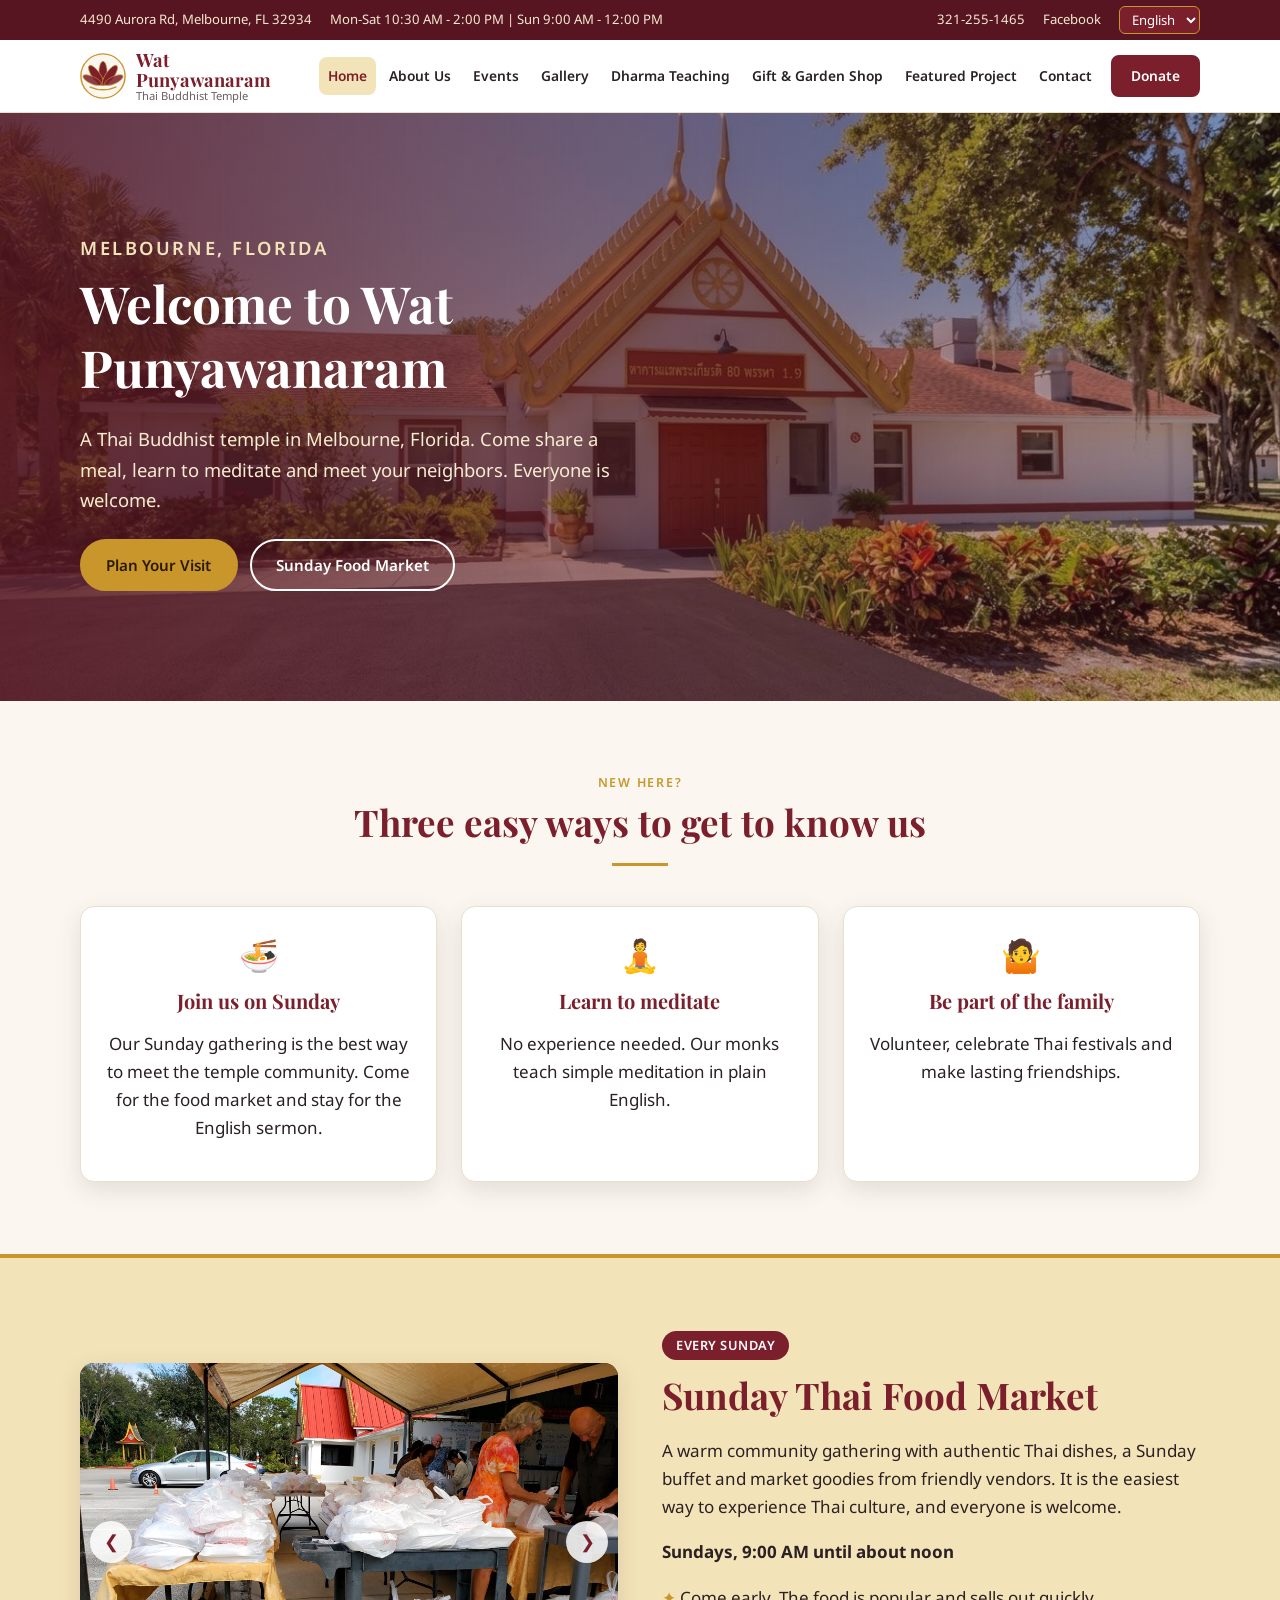
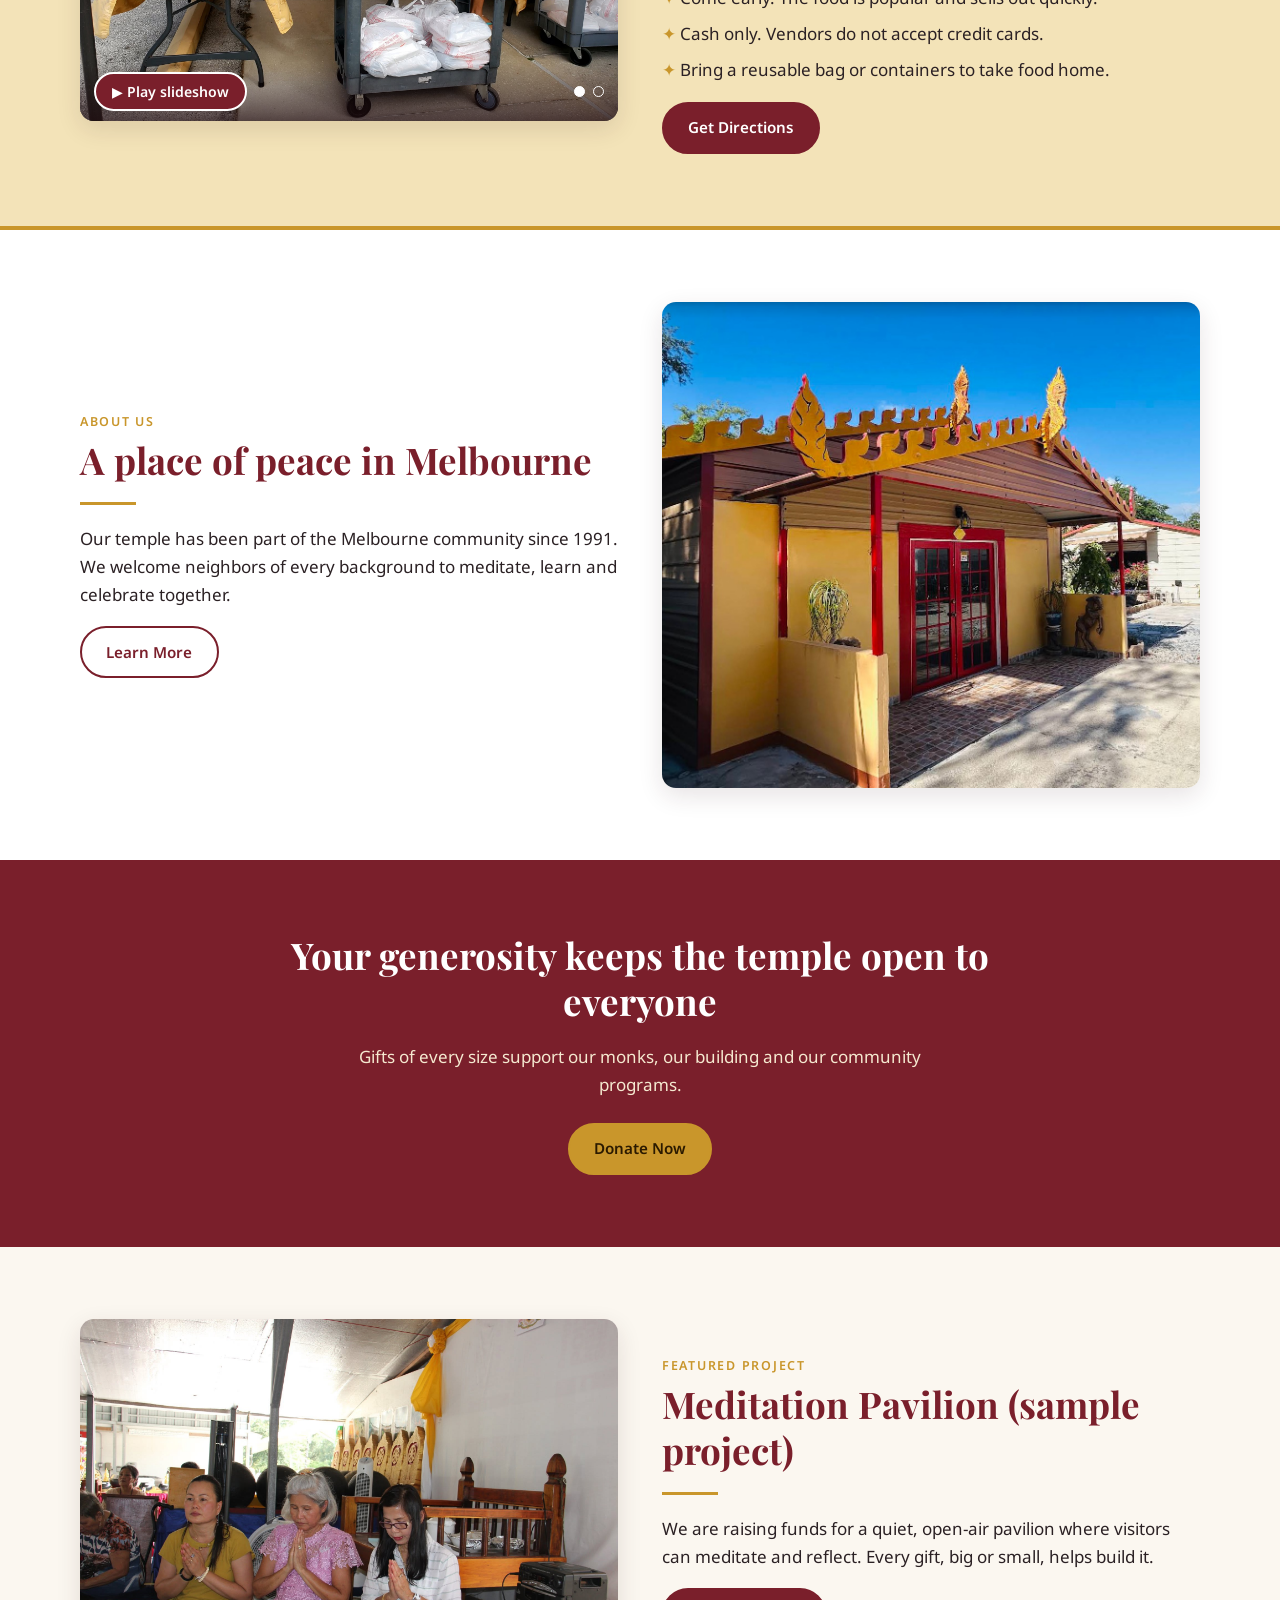
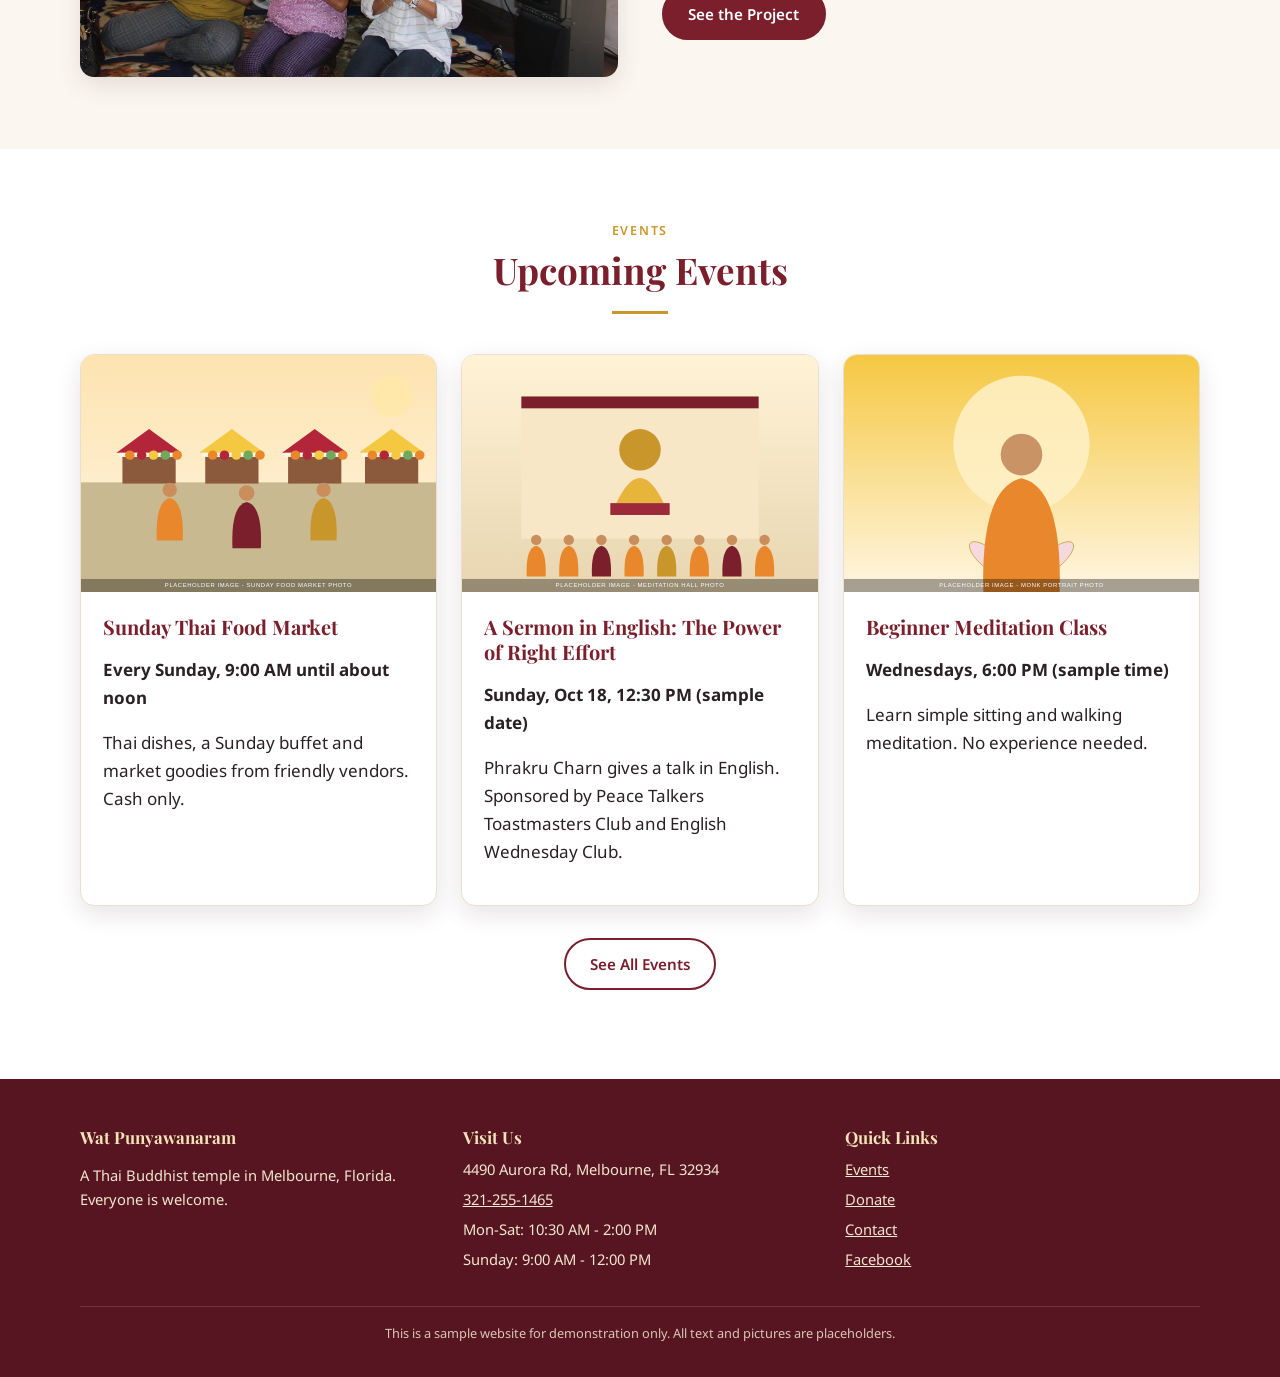
==== index.html @ c74c5e35 "Use meditation.jpg in the home page project section Co-Authored-By: Claude Sonnet 5.5 <noreply@anthr" ====
<!DOCTYPE html>
<html lang="en">
<head>
<meta charset="utf-8">
<meta name="viewport" content="width=device-width, initial-scale=1">
<title data-i18n="title.home">Wat Punyawanaram | Thai Buddhist Temple in Melbourne, Florida</title>
<meta name="description" content="Wat Punyawanaram, a Thai Buddhist temple at 4490 Aurora Rd, Melbourne, Florida. Sunday food market, meditation and community. Sample website.">
<link rel="icon" href="images/logo.svg" type="image/svg+xml">
<link rel="preconnect" href="https://fonts.googleapis.com">
<link rel="preconnect" href="https://fonts.gstatic.com" crossorigin>
<link href="https://fonts.googleapis.com/css2?family=Noto+Sans+Thai:wght@400;600&family=Noto+Sans:wght@400;600&family=Noto+Serif+Thai:wght@600;700&family=Playfair+Display:wght@600;700&display=swap" rel="stylesheet">
<link rel="stylesheet" href="css/base.css?v=2">
<link rel="stylesheet" href="css/pages.css?v=2">
</head>
<body>
<div id="site-header"></div>
<main>
<section class="hero"><div class="container">
  <p class="eyebrow" style="color:#f3e3b8">MELBOURNE, FLORIDA</p>
  <h1 data-i18n="h.hero.title">Welcome to Wat Punyawanaram</h1>
  <p data-i18n="h.hero.sub">A Thai Buddhist temple in Melbourne, Florida. Come share a meal, learn to meditate and meet your neighbors. Everyone is welcome.</p>
  <div class="actions"><a class="btn btn-gold" href="contact.html" data-i18n="h.hero.b1">Plan Your Visit</a>
  <a class="btn btn-ghost" href="#market" data-i18n="h.hero.b2">Sunday Food Market</a></div>
</div></section>

<section class="section"><div class="container">
  <div class="section-head"><p class="eyebrow" data-i18n="h.new.eyebrow">NEW HERE?</p><h2 data-i18n="h.new.title">Three easy ways to get to know us</h2><hr class="rule"></div>
  <div class="grid-3"><div class="card plain"><div class="body"><span class="icon">&#127836;</span><h3 data-i18n="h.c1.t">Join us on Sunday</h3><p data-i18n="h.c1.p">Our Sunday gathering is the best way to meet the temple community. Come for the food market and stay for the English sermon.</p></div></div>
<div class="card plain"><div class="body"><span class="icon">&#129496;</span><h3 data-i18n="h.c2.t">Learn to meditate</h3><p data-i18n="h.c2.p">No experience needed. Our monks teach simple meditation in plain English.</p></div></div>
<div class="card plain"><div class="body"><span class="icon">&#129335;</span><h3 data-i18n="h.c3.t">Be part of the family</h3><p data-i18n="h.c3.p">Volunteer, celebrate Thai festivals and make lasting friendships.</p></div></div>
</div>
</div></section>

<section class="section market" id="market"><div class="container split">
  <div class="carousel" id="market-carousel">
    <div class="slides">
      <img class="slide active" src="images/sunday.jpg" alt="Sunday food market" onerror="this.onerror=null;this.src='images/market.svg'">
      <img class="slide" src="images/sunday2.jpg" alt="Sunday food market, more pictures" onerror="this.onerror=null;this.src='images/market.svg'">
    </div>
    <button class="car-btn prev" type="button" data-i18n-aria="car.prev" aria-label="Previous picture">&#10094;</button>
    <button class="car-btn next" type="button" data-i18n-aria="car.next" aria-label="Next picture">&#10095;</button>
    <div class="car-bar">
      <button class="car-play" type="button"><span class="car-icon" aria-hidden="true">&#9654;</span> <span class="car-label" data-i18n="car.play">Play slideshow</span></button>
      <span class="dots"></span>
    </div>
  </div>
  <div>
    <span class="badge" data-i18n="m.badge">EVERY SUNDAY</span>
    <h2 style="margin-top:12px" data-i18n="m.title">Sunday Thai Food Market</h2>
    <p data-i18n="m.p">A warm community gathering with authentic Thai dishes, a Sunday buffet and market goodies from friendly vendors. It is the easiest way to experience Thai culture, and everyone is welcome.</p>
    <p><strong data-i18n="m.time">Sundays, 9:00 AM until about noon</strong></p>
    <ul class="tips"><li data-i18n="m.t1">Come early. The food is popular and sells out quickly.</li>
    <li data-i18n="m.t2">Cash only. Vendors do not accept credit cards.</li>
    <li data-i18n="m.t3">Bring a reusable bag or containers to take food home.</li></ul>
    <a class="btn" href="contact.html" data-i18n="m.btn">Get Directions</a>
  </div>
</div></section>

<section class="section white"><div class="container split">
  <div>
    <p class="eyebrow" data-i18n="h.about.eyebrow">ABOUT US</p><h2 data-i18n="h.about.title">A place of peace in Melbourne</h2><hr class="rule">
    <p data-i18n="h.about.p">Our temple has been part of the Melbourne community since 1991. We welcome neighbors of every background to meditate, learn and celebrate together.</p>
    <a class="btn btn-outline" href="about.html" data-i18n="h.about.btn">Learn More</a>
  </div>
  <img src="images/temple2.png" alt="Temple building">
</div></section>

<section class="band"><div class="container">
  <h2 data-i18n="h.don.title">Your generosity keeps the temple open to everyone</h2>
  <p data-i18n="h.don.p">Gifts of every size support our monks, our building and our community programs.</p>
  <a class="btn btn-gold" href="donate.html" data-i18n="h.don.btn">Donate Now</a>
</div></section>

<section class="section"><div class="container split">
  <img src="images/meditation.jpg" alt="Meditation at the temple">
  <div>
    <p class="eyebrow" data-i18n="h.proj.eyebrow">FEATURED PROJECT</p><h2 data-i18n="h.proj.title">Meditation Pavilion (sample project)</h2><hr class="rule">
    <p data-i18n="h.proj.p">We are raising funds for a quiet, open-air pavilion where visitors can meditate and reflect. Every gift, big or small, helps build it.</p>
    <a class="btn" href="project.html" data-i18n="h.proj.btn">See the Project</a>
  </div>
</div></section>

<section class="section white"><div class="container">
  <div class="section-head"><p class="eyebrow" data-i18n="h.ev.eyebrow">EVENTS</p><h2 data-i18n="h.ev.title">Upcoming Events</h2><hr class="rule"></div>
  <div class="grid-3"><article class="card event-card"><img src="images/market.svg" alt="Sunday Thai Food Market"><div class="body">
  <h3 data-i18n="ev1.t">Sunday Thai Food Market</h3><p><strong data-i18n="ev1.time">Every Sunday, 9:00 AM until about noon</strong></p><p data-i18n="ev1.p">Thai dishes, a Sunday buffet and market goodies from friendly vendors. Cash only.</p></div></article>
<article class="card event-card"><img src="images/hall.svg" alt="A Sermon in English: The Power of Right Effort"><div class="body">
  <h3 data-i18n="ev2.t">A Sermon in English: The Power of Right Effort</h3><p><strong data-i18n="ev2.time">Sunday, Oct 18, 12:30 PM (sample date)</strong></p><p data-i18n="ev2.p">Phrakru Charn gives a talk in English. Sponsored by Peace Talkers Toastmasters Club and English Wednesday Club.</p></div></article>
<article class="card event-card"><img src="images/monk.svg" alt="Beginner Meditation Class"><div class="body">
  <h3 data-i18n="ev3.t">Beginner Meditation Class</h3><p><strong data-i18n="ev3.time">Wednesdays, 6:00 PM (sample time)</strong></p><p data-i18n="ev3.p">Learn simple sitting and walking meditation. No experience needed.</p></div></article>
</div>
  <p class="center" style="margin-top:32px"><a class="btn btn-outline" href="events.html" data-i18n="h.ev.all">See All Events</a></p>
</div></section>
</main>
<div id="site-footer"></div>
<script src="js/lang-en.js?v=2"></script>
<script src="js/lang-th.js?v=2"></script>
<script src="js/layout.js?v=2"></script>
<script src="js/main.js?v=2"></script>
<script src="js/carousel.js?v=2"></script>
</body>
</html>
---- css/base.css ----
/* Wat Punyawanaram sample site - shared styles.
   Colors live here so they are easy to change in one place. */
:root {
  --cream: #fbf7f0;
  --white: #ffffff;
  --maroon: #7a1f2b;
  --maroon-dark: #561520;
  --gold: #c9962b;
  --gold-soft: #f3e3b8;
  --ink: #2b2124;
  --muted: #6b5f62;
  --line: #eadfcf;
  --radius: 14px;
  --shadow: 0 8px 24px rgba(60, 25, 30, 0.12);
}
* { box-sizing: border-box; }
html { scroll-behavior: smooth; }
body {
  margin: 0;
  font-family: "Noto Sans", "Noto Sans Thai", system-ui, sans-serif;
  color: var(--ink);
  background: var(--cream);
  line-height: 1.65;
  font-size: 17px;
}
img { max-width: 100%; display: block; }
a { color: var(--maroon); }
h1, h2, h3 {
  font-family: "Playfair Display", "Noto Serif Thai", serif;
  color: var(--maroon);
  line-height: 1.25;
  margin: 0 0 0.5em;
}
h1 { font-size: clamp(2rem, 5vw, 3.2rem); }
h2 { font-size: clamp(1.6rem, 3.5vw, 2.3rem); }
h3 { font-size: 1.25rem; }
.container { width: min(1120px, 100% - 32px); margin-inline: auto; }
.eyebrow {
  text-transform: uppercase; letter-spacing: 0.14em; font-size: 0.78rem;
  color: var(--gold); font-weight: 600; margin: 0 0 0.4em;
}
.rule { width: 56px; height: 3px; background: var(--gold); border: 0; margin: 0 0 1.2em; }

/* Buttons */
.btn {
  display: inline-block; padding: 0.75em 1.6em; border-radius: 999px;
  background: var(--maroon); color: #fff; text-decoration: none; font-weight: 600;
  border: 2px solid var(--maroon); cursor: pointer; font-size: 0.95rem; font-family: inherit;
  transition: background 0.2s, color 0.2s, transform 0.2s;
}
.btn:hover { background: var(--maroon-dark); transform: translateY(-1px); }
.btn-gold { background: var(--gold); border-color: var(--gold); color: #2b1a00; }
.btn-gold:hover { background: #b38322; }
.btn-ghost { background: transparent; color: #fff; border-color: #fff; }
.btn-ghost:hover { background: #fff; color: var(--maroon); }
.btn-outline { background: transparent; color: var(--maroon); }
.btn-outline:hover { background: var(--maroon); color: #fff; }

/* Top bar */
.topbar { background: var(--maroon-dark); color: #f5e9d0; font-size: 0.82rem; }
.topbar .container { display: flex; gap: 18px; align-items: center; justify-content: space-between; padding: 6px 0; flex-wrap: wrap; }
.topbar a { color: #f5e9d0; text-decoration: none; }
.topbar .tb-left, .topbar .tb-right { display: flex; gap: 18px; align-items: center; flex-wrap: wrap; }
.lang-select {
  background: var(--maroon); color: #fff; border: 1px solid var(--gold);
  border-radius: 6px; padding: 3px 8px; font-size: 0.82rem; font-family: inherit; cursor: pointer;
}

/* Header and menu */
.site-header { background: var(--white); position: sticky; top: 0; z-index: 50; border-bottom: 1px solid var(--line); }
.site-header .container { display: flex; align-items: center; justify-content: space-between; min-height: 72px; gap: 16px; }
.brand { display: flex; align-items: center; gap: 10px; text-decoration: none; color: var(--maroon); }
.brand img { width: 46px; height: 46px; }
.brand span { font-family: "Playfair Display", "Noto Serif Thai", serif; font-weight: 700; font-size: 1.15rem; line-height: 1.1; }
.brand small { display: block; font-family: "Noto Sans", "Noto Sans Thai", sans-serif; font-weight: 400; font-size: 0.7rem; color: var(--muted); }
.nav { display: flex; align-items: center; gap: 4px; }
.nav a { text-decoration: none; color: var(--ink); font-size: 0.86rem; font-weight: 600; padding: 8px 9px; border-radius: 8px; white-space: nowrap; }
.nav a:hover, .nav a.active { color: var(--maroon); background: var(--gold-soft); }
.nav a.btn { color: #fff; margin-left: 6px; padding: 8px 18px; background: var(--maroon); }
.nav a.btn:hover { background: var(--maroon-dark); }
.menu-btn { display: none; background: none; border: 1px solid var(--line); border-radius: 8px; padding: 8px 12px; font-size: 1.3rem; color: var(--maroon); cursor: pointer; }

@media (max-width: 1180px) {
  .menu-btn { display: block; }
  .nav {
    display: none; position: absolute; left: 0; right: 0; top: 100%; background: var(--white);
    flex-direction: column; align-items: stretch; padding: 12px 16px 20px; border-bottom: 1px solid var(--line);
    box-shadow: var(--shadow);
  }
  .nav.open { display: flex; }
  .nav a { font-size: 1.05rem; padding: 12px; }
  .nav a.btn { text-align: center; margin: 8px 0 0; }
  .topbar .tb-hours { display: none; }
}

/* Footer */
.site-footer { background: var(--maroon-dark); color: #f1e6ce; margin-top: 0; padding: 48px 0 20px; font-size: 0.92rem; }
.site-footer h3 { color: var(--gold-soft); font-size: 1.05rem; }
.site-footer a { color: #f1e6ce; }
.foot-grid { display: grid; grid-template-columns: repeat(auto-fit, minmax(210px, 1fr)); gap: 28px; }
.foot-grid ul { list-style: none; padding: 0; margin: 0; }
.foot-grid li { margin-bottom: 6px; }
.foot-note { border-top: 1px solid rgba(255, 255, 255, 0.18); margin-top: 28px; padding-top: 16px; text-align: center; font-size: 0.8rem; opacity: 0.85; }

/* Demo popup */
.modal { position: fixed; inset: 0; background: rgba(30, 10, 14, 0.6); display: none; align-items: center; justify-content: center; z-index: 100; padding: 16px; }
.modal.open { display: flex; }
.modal-box { background: #fff; border-radius: var(--radius); padding: 32px 28px; max-width: 420px; text-align: center; box-shadow: var(--shadow); border-top: 6px solid var(--gold); }
.modal-box h3 { font-size: 1.5rem; }
---- css/pages.css ----
/* Page sections. Mostly cream and white, with maroon used in small doses. */
.section { padding: 72px 0; }
.section.white { background: var(--white); }
.section-head { text-align: center; max-width: 680px; margin: 0 auto 40px; }
.section-head .rule { margin-inline: auto; }
.center { text-align: center; }

/* Page banner (inner pages) */
.page-banner {
  background: linear-gradient(rgba(86, 21, 32, 0.78), rgba(86, 21, 32, 0.78)), var(--bg) center / cover;
  color: #fff; text-align: center; padding: 80px 0;
}
.page-banner h1 { color: #fff; margin: 0; }
.page-banner p { margin: 8px 0 0; color: #f5e9d0; }

/* Home hero */
.hero {
  background: linear-gradient(90deg, rgba(86, 21, 32, 0.85), rgba(86, 21, 32, 0.25)), url("../images/temple.jpg") center 45% / cover;
  color: #fff; padding: 120px 0 110px;
}
.hero h1 { color: #fff; max-width: 640px; }
.hero p { max-width: 560px; font-size: 1.15rem; color: #f8ecd2; }
.hero .actions { display: flex; flex-wrap: wrap; gap: 12px; margin-top: 24px; }

/* Layouts */
.split { display: grid; grid-template-columns: 1fr 1fr; gap: 44px; align-items: center; }
.split img { border-radius: var(--radius); box-shadow: var(--shadow); width: 100%; }
.grid-3 { display: grid; grid-template-columns: repeat(auto-fit, minmax(260px, 1fr)); gap: 24px; }
.card { background: var(--white); border-radius: var(--radius); box-shadow: var(--shadow); overflow: hidden; border: 1px solid var(--line); }
.card .body { padding: 22px; }
.card.plain .body { text-align: center; }
.icon { font-size: 2rem; display: block; margin-bottom: 6px; }
@media (max-width: 800px) {
  .split { grid-template-columns: 1fr; gap: 24px; }
  .section { padding: 52px 0; }
  .hero { padding: 80px 0; }
}

/* Sunday market highlight */
.market { background: var(--gold-soft); border-top: 4px solid var(--gold); border-bottom: 4px solid var(--gold); }
.market .tips { list-style: none; padding: 0; margin: 18px 0; display: grid; gap: 8px; }
.market .tips li::before { content: "\2726\00a0"; color: var(--gold); }
.badge { display: inline-block; background: var(--maroon); color: #fff; padding: 4px 14px; border-radius: 999px; font-size: 0.8rem; font-weight: 600; letter-spacing: 0.04em; }

/* Dark donate band */
.band { background: var(--maroon); color: #fff; text-align: center; padding: 72px 0; }
.band h2 { color: #fff; max-width: 760px; margin-inline: auto; }
.band p { color: #f5e9d0; max-width: 640px; margin: 0 auto 24px; }

/* Events */
.event { display: flex; gap: 18px; background: var(--white); border: 1px solid var(--line); border-radius: var(--radius); box-shadow: var(--shadow); padding: 18px; margin-bottom: 20px; align-items: center; }
.event img { width: 190px; height: 128px; object-fit: cover; border-radius: 10px; flex: none; }
.date { flex: none; width: 64px; text-align: center; border: 2px solid var(--gold); border-radius: 10px; padding: 6px 0; background: var(--cream); }
.date b { display: block; font-size: 1.5rem; color: var(--maroon); line-height: 1.1; }
.date span { font-size: 0.75rem; text-transform: uppercase; color: var(--muted); }
.event h3 { margin-bottom: 4px; }
.event p { margin: 0; color: var(--muted); font-size: 0.95rem; }
.event-card img { aspect-ratio: 3 / 2; object-fit: cover; width: 100%; }
@media (max-width: 700px) { .event { flex-direction: column; align-items: flex-start; } .event img { width: 100%; height: auto; aspect-ratio: 3 / 2; } }

/* Gallery */
.gallery { display: grid; grid-template-columns: repeat(auto-fill, minmax(260px, 1fr)); gap: 16px; }
.gallery img { border-radius: 12px; cursor: zoom-in; width: 100%; aspect-ratio: 3 / 2; object-fit: cover; transition: transform 0.2s; }
.gallery img:hover { transform: scale(1.02); }

/* Shop */
.price { font-weight: 700; color: var(--maroon); font-size: 1.1rem; margin: 4px 0 12px; }
.shop-card img { aspect-ratio: 1 / 1; object-fit: cover; width: 100%; }
.notice { background: var(--white); border-left: 5px solid var(--gold); border-radius: 10px; padding: 16px 20px; margin-bottom: 32px; box-shadow: var(--shadow); }

/* Project */
.progress { background: var(--line); border-radius: 999px; height: 16px; overflow: hidden; margin: 12px 0 6px; }
.progress div { background: var(--gold); height: 100%; width: 62%; }

/* Contact and forms */
.info-list { list-style: none; padding: 0; margin: 0 0 20px; }
.info-list li { padding: 8px 0; border-bottom: 1px solid var(--line); }
.form label { display: block; font-weight: 600; margin: 12px 0 4px; font-size: 0.92rem; }
.form input, .form textarea { width: 100%; padding: 12px; border: 1px solid #d9cdb8; border-radius: 10px; font: inherit; background: #fff; }
.map { width: 100%; height: 360px; border: 0; border-radius: var(--radius); box-shadow: var(--shadow); }
.amounts { display: flex; flex-wrap: wrap; gap: 12px; justify-content: center; margin: 20px 0; }
.sample-tag { font-size: 0.8rem; color: var(--muted); font-style: italic; }

/* Photo carousel (Sunday market) */
.carousel { position: relative; border-radius: var(--radius); overflow: hidden; box-shadow: var(--shadow); aspect-ratio: 3 / 2; background: var(--ink); }
.slides, .slide { position: absolute; inset: 0; width: 100%; height: 100%; }
.carousel .slide { display: none; object-fit: cover; border-radius: 0; box-shadow: none; }
.carousel .slide.active { display: block; animation: slidein 0.5s ease; }
@keyframes slidein { from { opacity: 0; } to { opacity: 1; } }
.car-btn { position: absolute; top: 50%; transform: translateY(-50%); width: 42px; height: 42px; border-radius: 50%; border: 0; background: rgba(255, 255, 255, 0.85); color: var(--maroon); font-size: 1.1rem; cursor: pointer; }
.car-btn:hover { background: #fff; }
.car-btn.prev { left: 10px; }
.car-btn.next { right: 10px; }
.car-bar { position: absolute; left: 0; right: 0; bottom: 0; display: flex; align-items: center; justify-content: space-between; gap: 12px; padding: 10px 14px; background: linear-gradient(transparent, rgba(30, 10, 14, 0.7)); }
.car-play { background: var(--maroon); color: #fff; border: 2px solid #fff; border-radius: 999px; padding: 6px 16px; font: inherit; font-size: 0.88rem; font-weight: 600; cursor: pointer; }
.car-play:hover { background: var(--maroon-dark); }
.dots { display: flex; gap: 8px; }
.dots button { width: 11px; height: 11px; padding: 0; border-radius: 50%; border: 1px solid #fff; background: transparent; cursor: pointer; }
.dots button.active { background: #fff; }
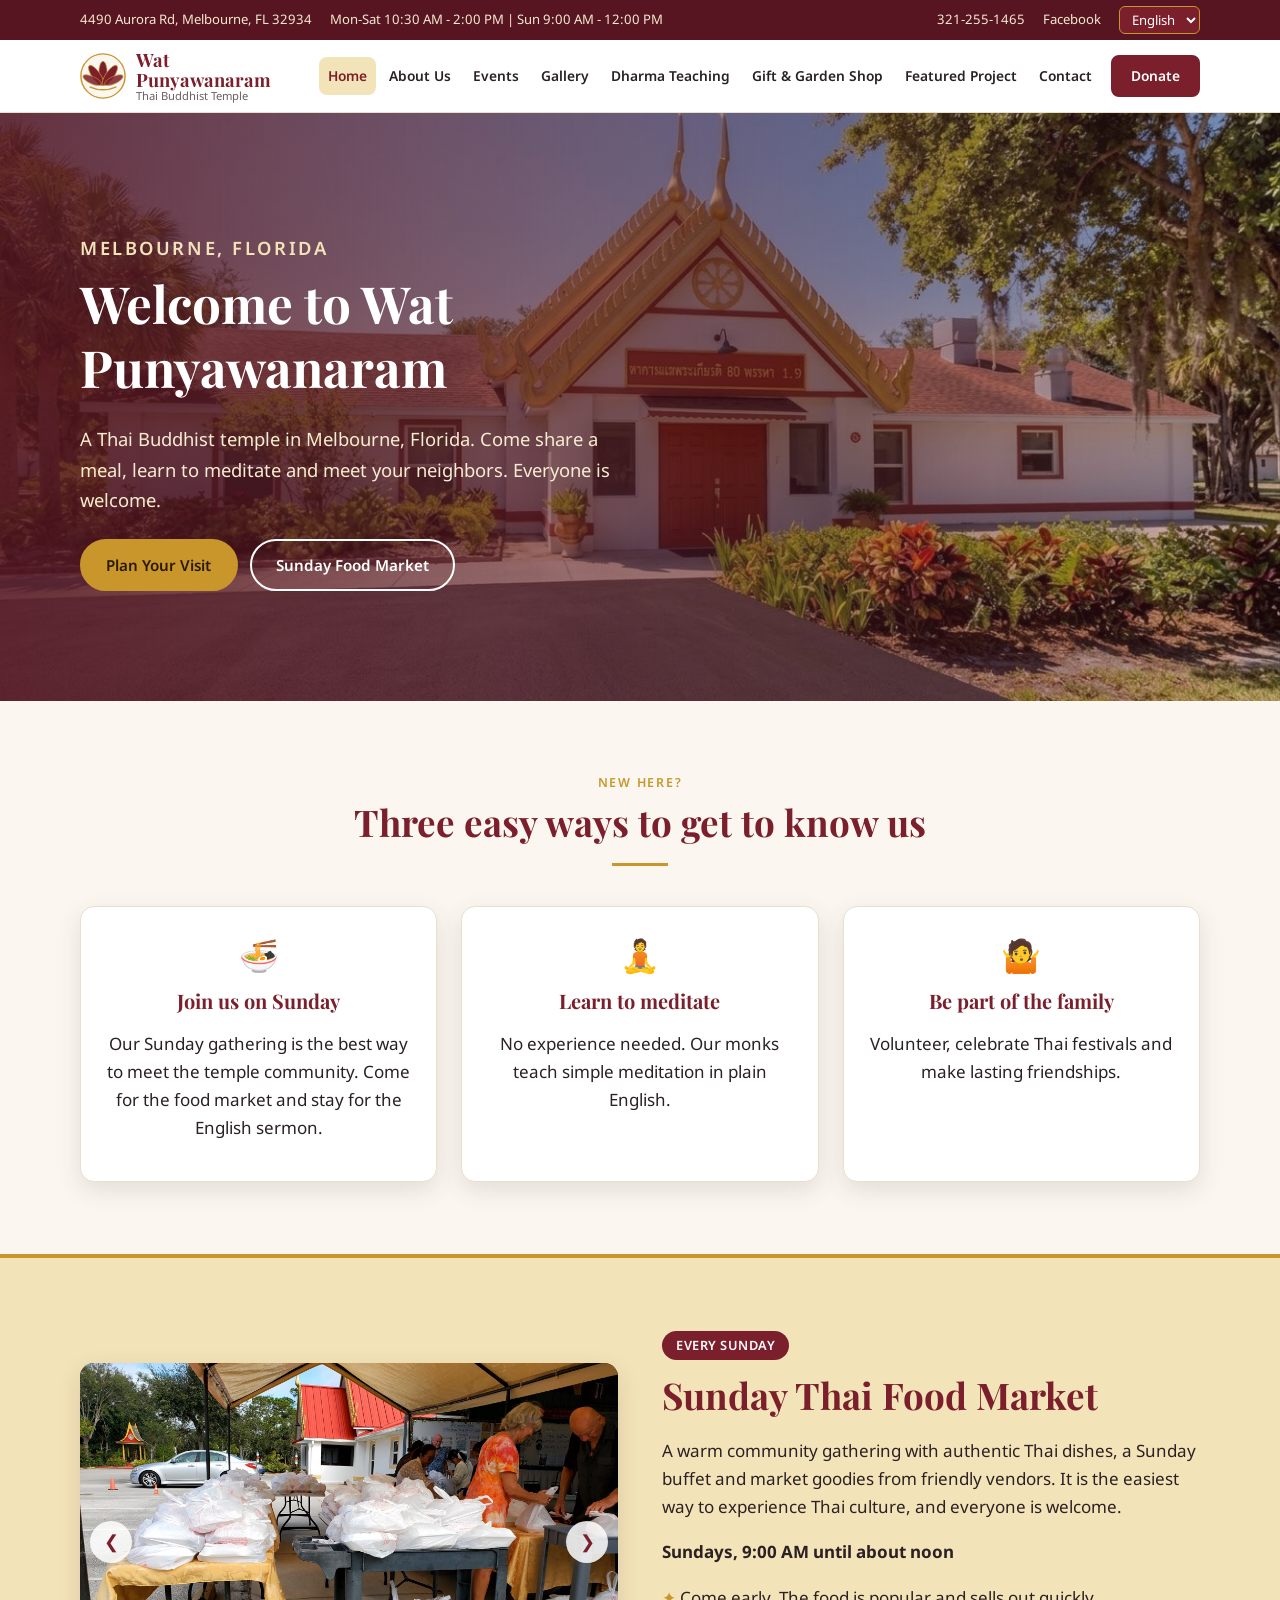
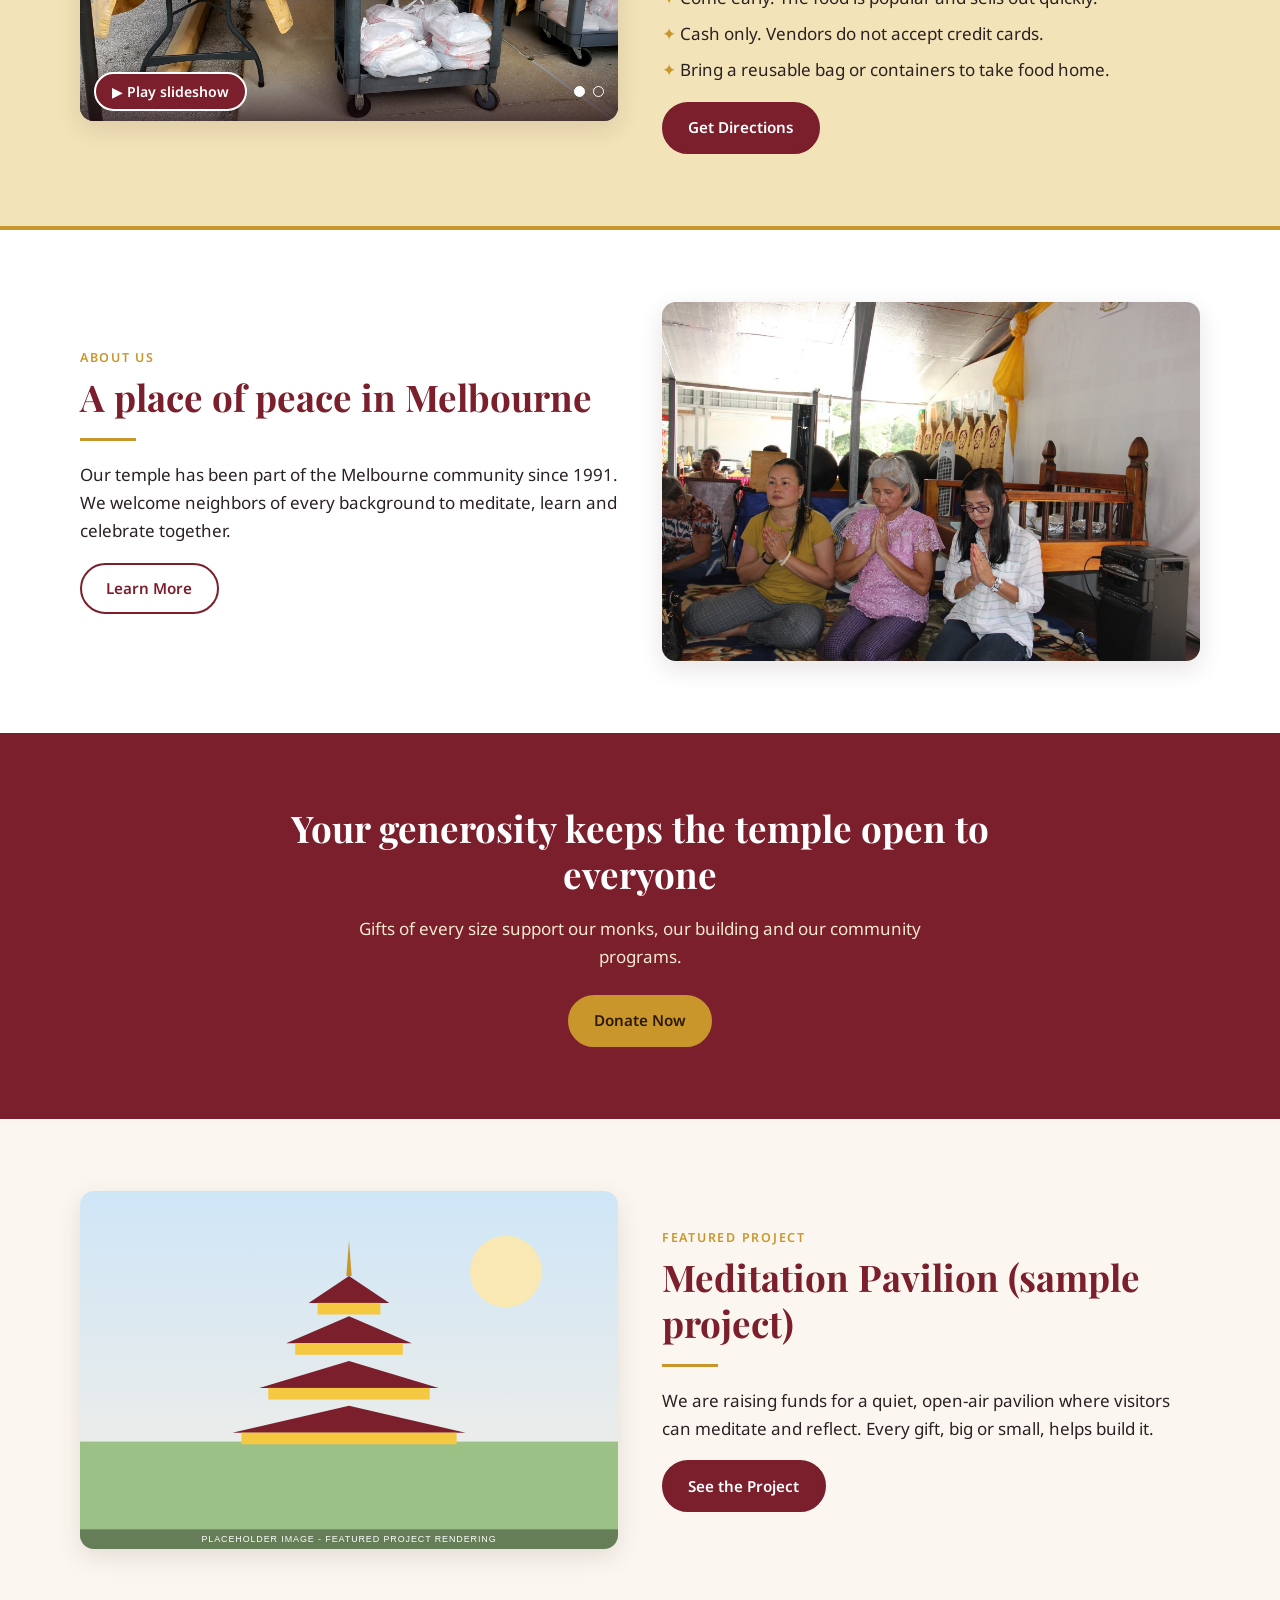
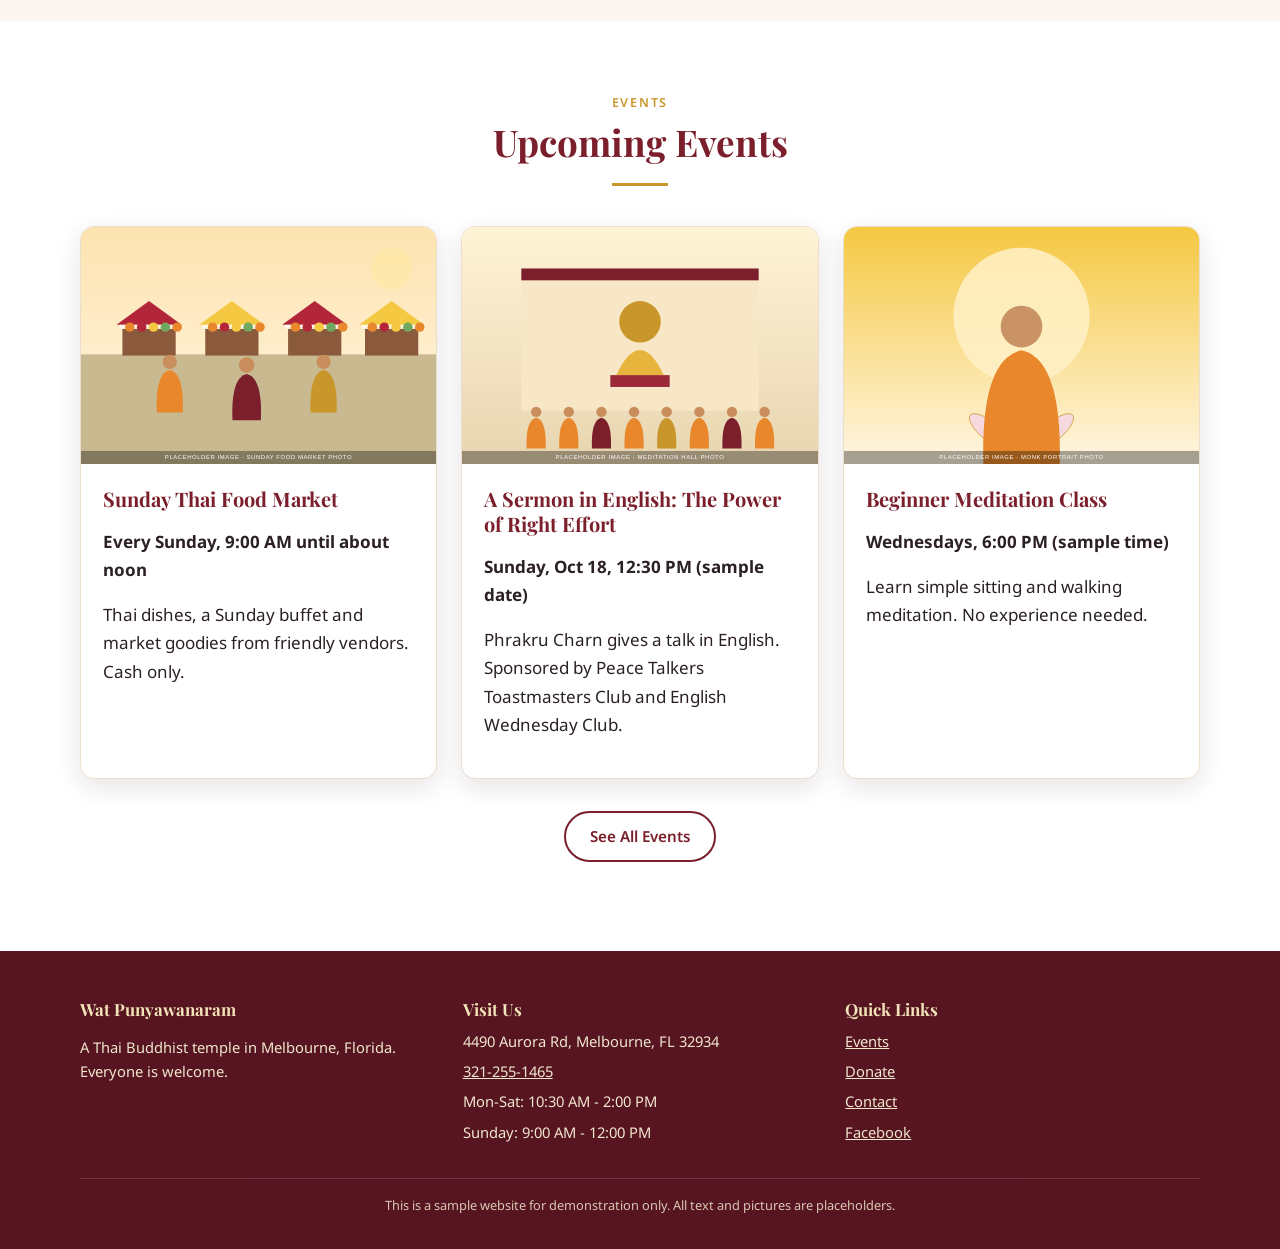
==== commit 6410a8ce: "Swap home page images: meditation.jpg in About blurb, original drawing back in Meditation Pavilion C" ====
--- a/index.html
+++ b/index.html
@@ -62,7 +62,7 @@
     <p data-i18n="h.about.p">Our temple has been part of the Melbourne community since 1991. We welcome neighbors of every background to meditate, learn and celebrate together.</p>
     <a class="btn btn-outline" href="about.html" data-i18n="h.about.btn">Learn More</a>
   </div>
-  <img src="images/temple2.png" alt="Temple building">
+  <img src="images/meditation.jpg" alt="Meditation at the temple">
 </div></section>
 
 <section class="band"><div class="container">
@@ -72,7 +72,7 @@
 </div></section>
 
 <section class="section"><div class="container split">
-  <img src="images/meditation.jpg" alt="Meditation at the temple">
+  <img src="images/project.svg" alt="Featured project">
   <div>
     <p class="eyebrow" data-i18n="h.proj.eyebrow">FEATURED PROJECT</p><h2 data-i18n="h.proj.title">Meditation Pavilion (sample project)</h2><hr class="rule">
     <p data-i18n="h.proj.p">We are raising funds for a quiet, open-air pavilion where visitors can meditate and reflect. Every gift, big or small, helps build it.</p>
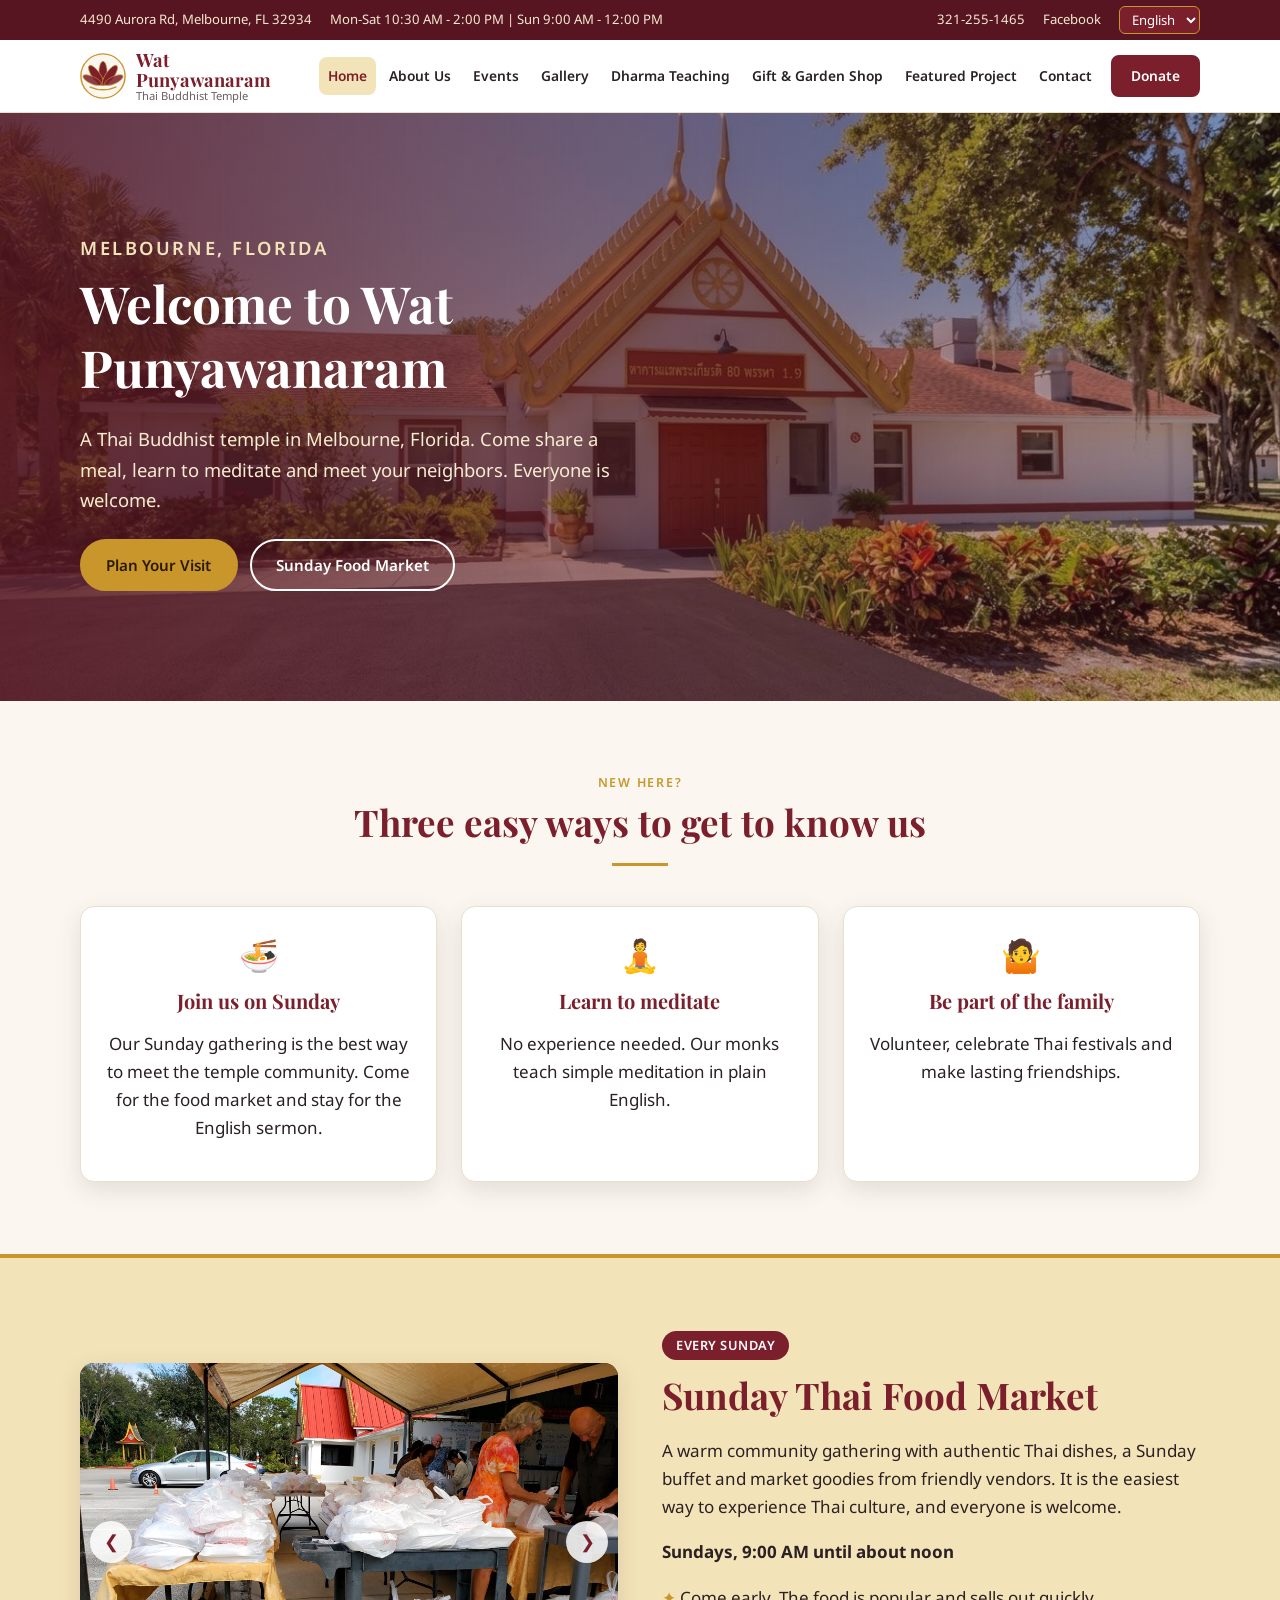
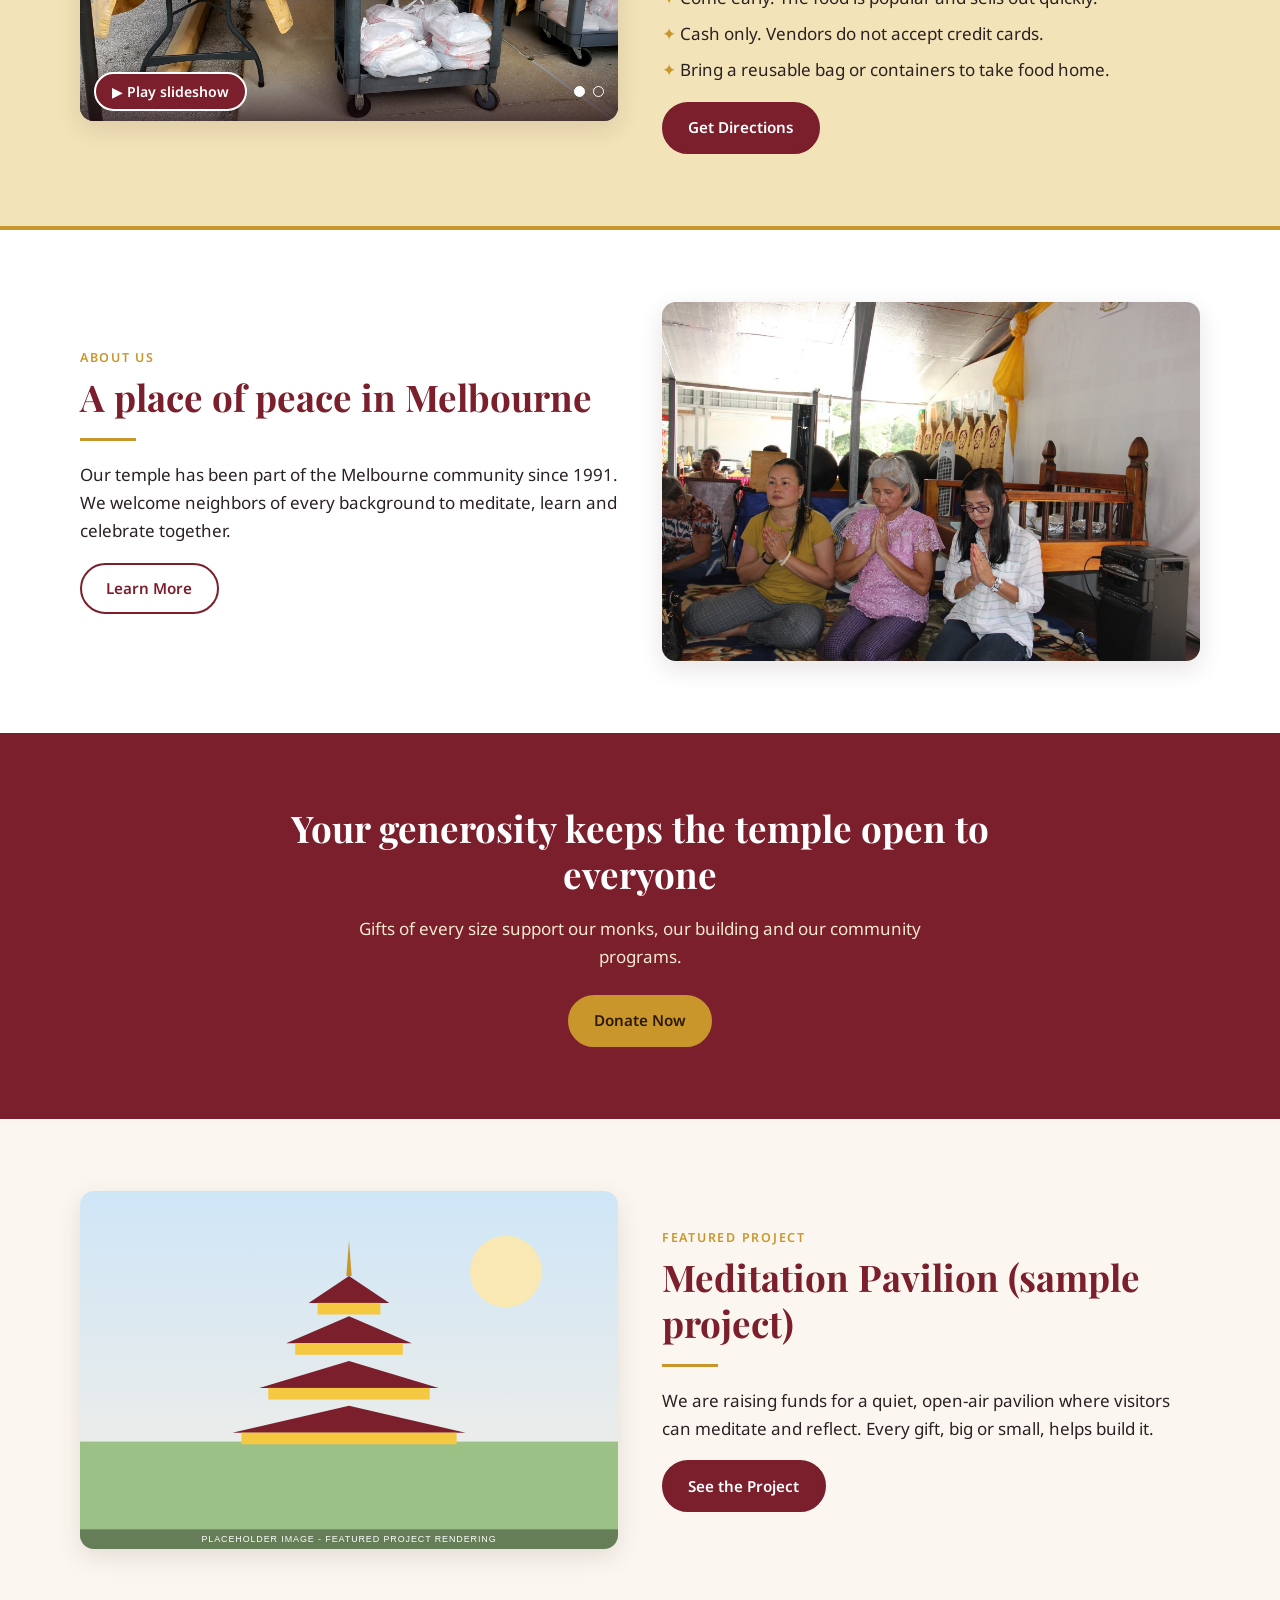
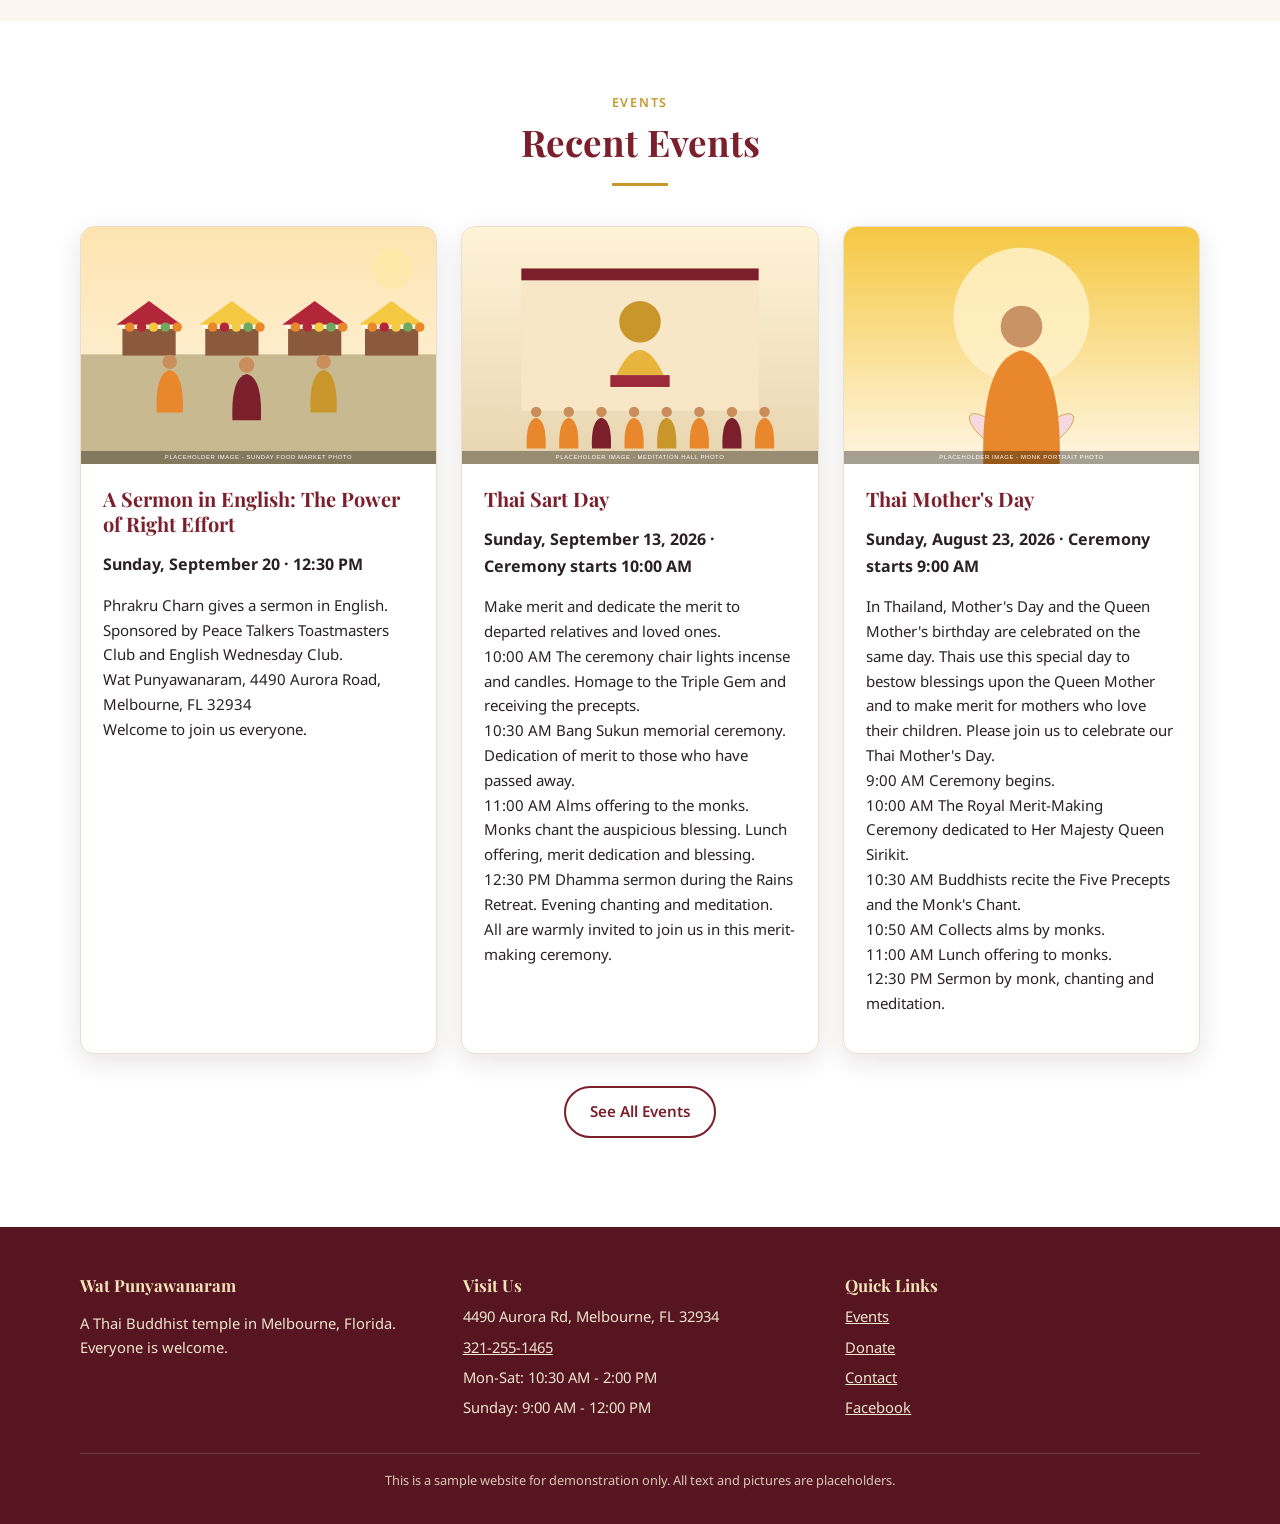
==== commit 6f29ff40: "Home page events: use text from recent Facebook event flyers (newest first) Co-Authored-By: Claude S" ====
--- a/index.html
+++ b/index.html
@@ -9,8 +9,8 @@
 <link rel="preconnect" href="https://fonts.googleapis.com">
 <link rel="preconnect" href="https://fonts.gstatic.com" crossorigin>
 <link href="https://fonts.googleapis.com/css2?family=Noto+Sans+Thai:wght@400;600&family=Noto+Sans:wght@400;600&family=Noto+Serif+Thai:wght@600;700&family=Playfair+Display:wght@600;700&display=swap" rel="stylesheet">
-<link rel="stylesheet" href="css/base.css?v=2">
-<link rel="stylesheet" href="css/pages.css?v=2">
+<link rel="stylesheet" href="css/base.css?v=3">
+<link rel="stylesheet" href="css/pages.css?v=3">
 </head>
 <body>
 <div id="site-header"></div>
@@ -81,22 +81,35 @@
 </div></section>
 
 <section class="section white"><div class="container">
-  <div class="section-head"><p class="eyebrow" data-i18n="h.ev.eyebrow">EVENTS</p><h2 data-i18n="h.ev.title">Upcoming Events</h2><hr class="rule"></div>
-  <div class="grid-3"><article class="card event-card"><img src="images/market.svg" alt="Sunday Thai Food Market"><div class="body">
-  <h3 data-i18n="ev1.t">Sunday Thai Food Market</h3><p><strong data-i18n="ev1.time">Every Sunday, 9:00 AM until about noon</strong></p><p data-i18n="ev1.p">Thai dishes, a Sunday buffet and market goodies from friendly vendors. Cash only.</p></div></article>
-<article class="card event-card"><img src="images/hall.svg" alt="A Sermon in English: The Power of Right Effort"><div class="body">
-  <h3 data-i18n="ev2.t">A Sermon in English: The Power of Right Effort</h3><p><strong data-i18n="ev2.time">Sunday, Oct 18, 12:30 PM (sample date)</strong></p><p data-i18n="ev2.p">Phrakru Charn gives a talk in English. Sponsored by Peace Talkers Toastmasters Club and English Wednesday Club.</p></div></article>
-<article class="card event-card"><img src="images/monk.svg" alt="Beginner Meditation Class"><div class="body">
-  <h3 data-i18n="ev3.t">Beginner Meditation Class</h3><p><strong data-i18n="ev3.time">Wednesdays, 6:00 PM (sample time)</strong></p><p data-i18n="ev3.p">Learn simple sitting and walking meditation. No experience needed.</p></div></article>
+  <div class="section-head"><p class="eyebrow" data-i18n="h.ev.eyebrow">EVENTS</p><h2 data-i18n="h.ev.title">Recent Events</h2><hr class="rule"></div>
+  <div class="grid-3"><article class="card event-card"><img src="images/market.svg" alt="A Sermon in English: The Power of Right Effort"><div class="body">
+  <h3 data-i18n="hv1.t">A Sermon in English: The Power of Right Effort</h3><p><strong data-i18n="hv1.time">Sunday, September 20 · 12:30 PM</strong></p><p data-i18n="hv1.p">Phrakru Charn gives a sermon in English. Sponsored by Peace Talkers Toastmasters Club and English Wednesday Club.
+Wat Punyawanaram, 4490 Aurora Road, Melbourne, FL 32934
+Welcome to join us everyone.</p></div></article>
+<article class="card event-card"><img src="images/hall.svg" alt="Thai Sart Day"><div class="body">
+  <h3 data-i18n="hv2.t">Thai Sart Day</h3><p><strong data-i18n="hv2.time">Sunday, September 13, 2026 · Ceremony starts 10:00 AM</strong></p><p data-i18n="hv2.p">Make merit and dedicate the merit to departed relatives and loved ones.
+10:00 AM The ceremony chair lights incense and candles. Homage to the Triple Gem and receiving the precepts.
+10:30 AM Bang Sukun memorial ceremony. Dedication of merit to those who have passed away.
+11:00 AM Alms offering to the monks. Monks chant the auspicious blessing. Lunch offering, merit dedication and blessing.
+12:30 PM Dhamma sermon during the Rains Retreat. Evening chanting and meditation.
+All are warmly invited to join us in this merit-making ceremony.</p></div></article>
+<article class="card event-card"><img src="images/monk.svg" alt="Thai Mother&#x27;s Day"><div class="body">
+  <h3 data-i18n="hv3.t">Thai Mother's Day</h3><p><strong data-i18n="hv3.time">Sunday, August 23, 2026 · Ceremony starts 9:00 AM</strong></p><p data-i18n="hv3.p">In Thailand, Mother's Day and the Queen Mother's birthday are celebrated on the same day. Thais use this special day to bestow blessings upon the Queen Mother and to make merit for mothers who love their children. Please join us to celebrate our Thai Mother's Day.
+9:00 AM Ceremony begins.
+10:00 AM The Royal Merit-Making Ceremony dedicated to Her Majesty Queen Sirikit.
+10:30 AM Buddhists recite the Five Precepts and the Monk's Chant.
+10:50 AM Collects alms by monks.
+11:00 AM Lunch offering to monks.
+12:30 PM Sermon by monk, chanting and meditation.</p></div></article>
 </div>
   <p class="center" style="margin-top:32px"><a class="btn btn-outline" href="events.html" data-i18n="h.ev.all">See All Events</a></p>
 </div></section>
 </main>
 <div id="site-footer"></div>
-<script src="js/lang-en.js?v=2"></script>
-<script src="js/lang-th.js?v=2"></script>
-<script src="js/layout.js?v=2"></script>
-<script src="js/main.js?v=2"></script>
-<script src="js/carousel.js?v=2"></script>
+<script src="js/lang-en.js?v=3"></script>
+<script src="js/lang-th.js?v=3"></script>
+<script src="js/layout.js?v=3"></script>
+<script src="js/main.js?v=3"></script>
+<script src="js/carousel.js?v=3"></script>
 </body>
 </html>
--- a/css/pages.css
+++ b/css/pages.css
@@ -97,3 +97,7 @@
 .dots { display: flex; gap: 8px; }
 .dots button { width: 11px; height: 11px; padding: 0; border-radius: 50%; border: 1px solid #fff; background: transparent; cursor: pointer; }
 .dots button.active { background: #fff; }
+
+/* Home page event cards: keep line breaks in schedules */
+.event-card .body p { white-space: pre-line; font-size: 0.94rem; }
+.event-card .body p strong { font-size: 1rem; }
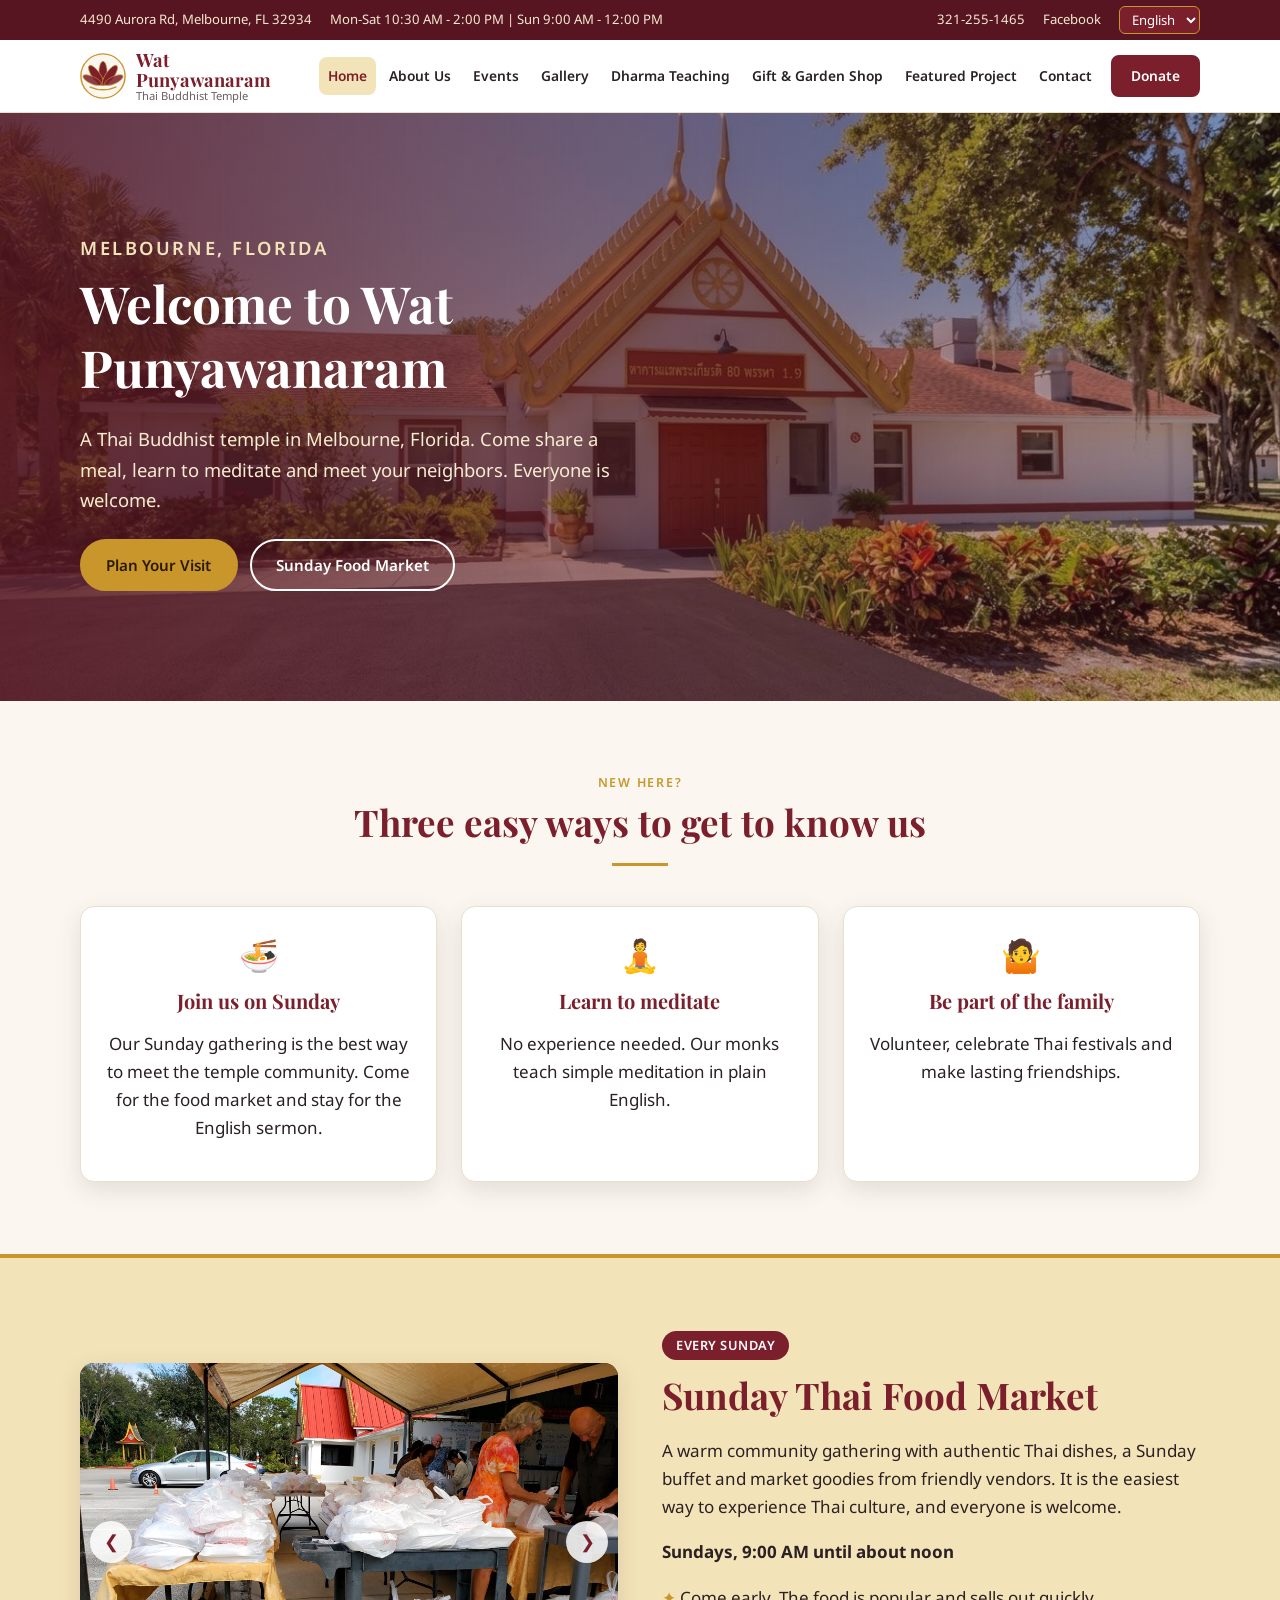
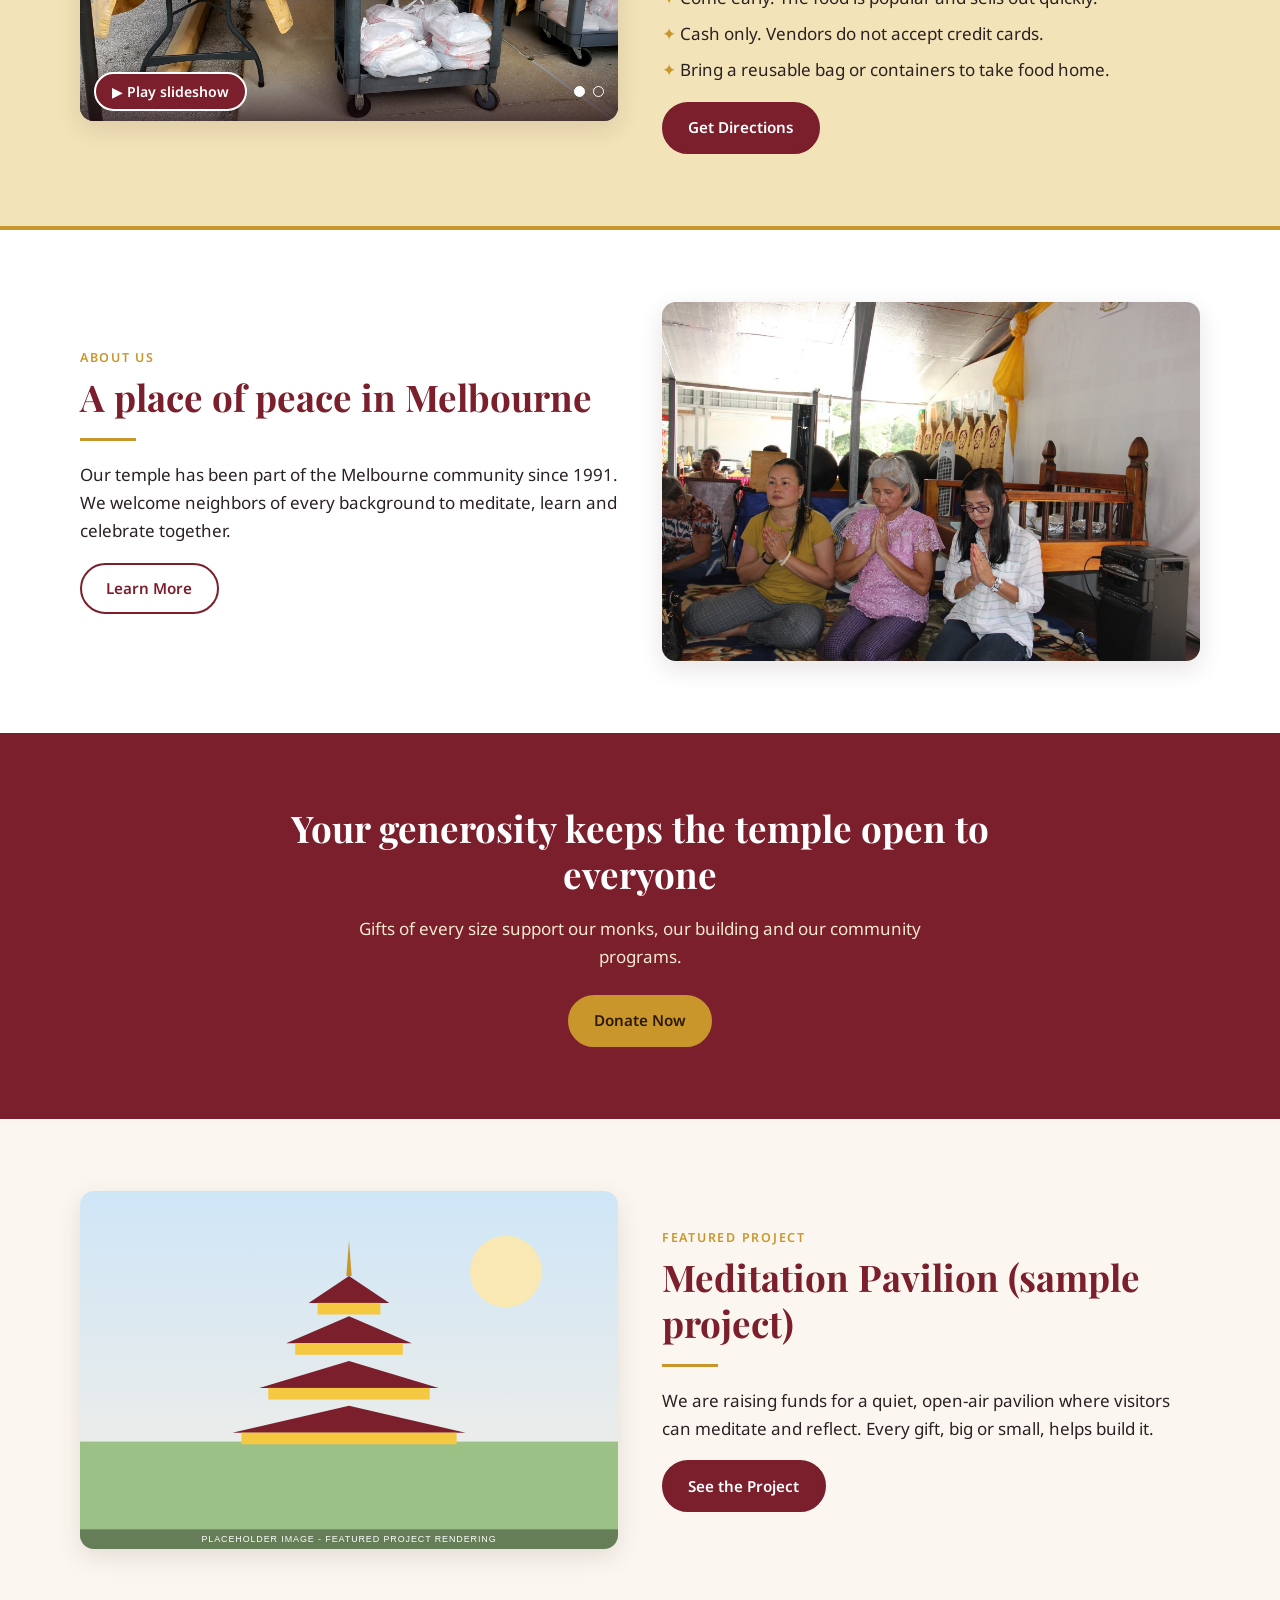
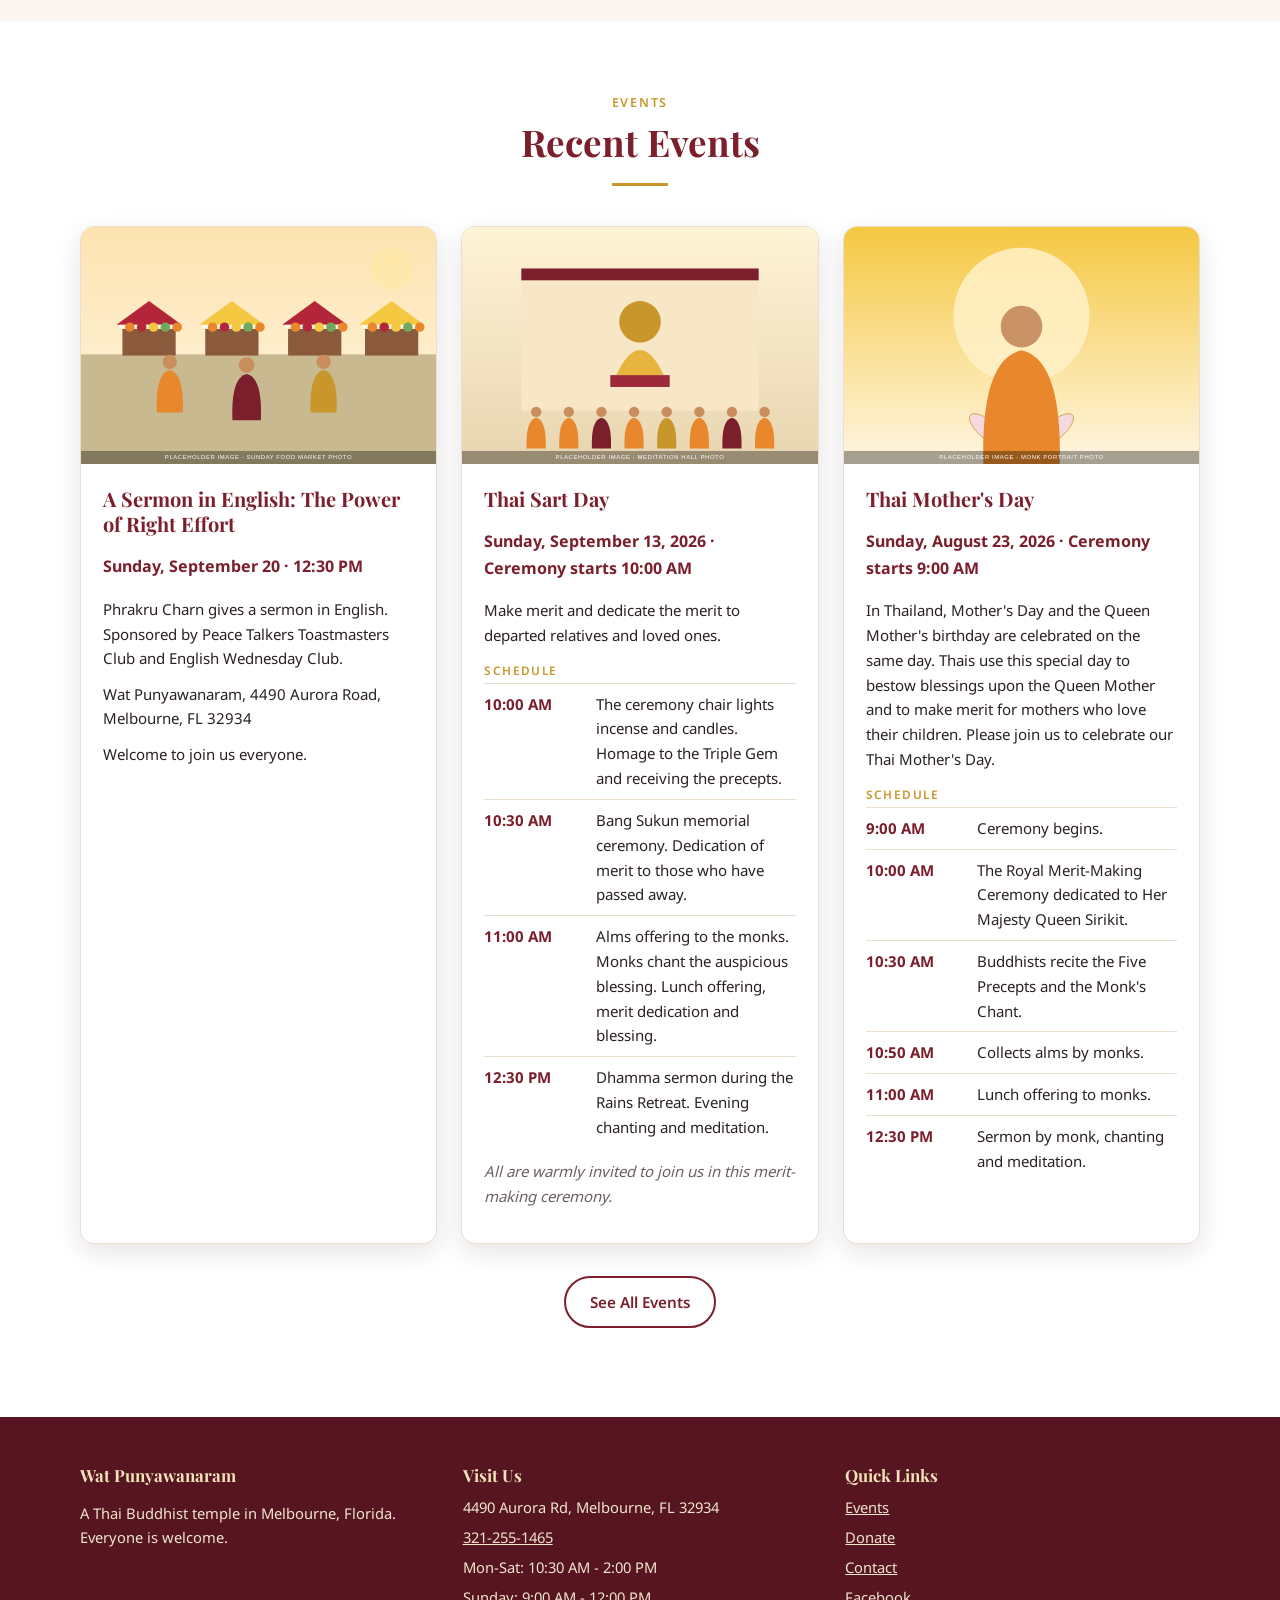
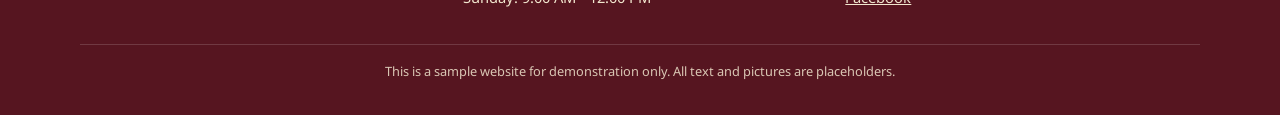
==== commit a7b6926b: "Format event schedules as a list with bold times and a Schedule label Co-Authored-By: Claude Sonnet " ====
--- a/index.html
+++ b/index.html
@@ -9,8 +9,8 @@
 <link rel="preconnect" href="https://fonts.googleapis.com">
 <link rel="preconnect" href="https://fonts.gstatic.com" crossorigin>
 <link href="https://fonts.googleapis.com/css2?family=Noto+Sans+Thai:wght@400;600&family=Noto+Sans:wght@400;600&family=Noto+Serif+Thai:wght@600;700&family=Playfair+Display:wght@600;700&display=swap" rel="stylesheet">
-<link rel="stylesheet" href="css/base.css?v=3">
-<link rel="stylesheet" href="css/pages.css?v=3">
+<link rel="stylesheet" href="css/base.css?v=4">
+<link rel="stylesheet" href="css/pages.css?v=4">
 </head>
 <body>
 <div id="site-header"></div>
@@ -83,33 +83,33 @@
 <section class="section white"><div class="container">
   <div class="section-head"><p class="eyebrow" data-i18n="h.ev.eyebrow">EVENTS</p><h2 data-i18n="h.ev.title">Recent Events</h2><hr class="rule"></div>
   <div class="grid-3"><article class="card event-card"><img src="images/market.svg" alt="A Sermon in English: The Power of Right Effort"><div class="body">
-  <h3 data-i18n="hv1.t">A Sermon in English: The Power of Right Effort</h3><p><strong data-i18n="hv1.time">Sunday, September 20 · 12:30 PM</strong></p><p data-i18n="hv1.p">Phrakru Charn gives a sermon in English. Sponsored by Peace Talkers Toastmasters Club and English Wednesday Club.
+  <h3 data-i18n="hv1.t">A Sermon in English: The Power of Right Effort</h3><p><strong data-i18n="hv1.time">Sunday, September 20 · 12:30 PM</strong></p><div class="sched" data-fmt="schedule" data-i18n="hv1.p">Phrakru Charn gives a sermon in English. Sponsored by Peace Talkers Toastmasters Club and English Wednesday Club.
 Wat Punyawanaram, 4490 Aurora Road, Melbourne, FL 32934
-Welcome to join us everyone.</p></div></article>
+Welcome to join us everyone.</div></div></article>
 <article class="card event-card"><img src="images/hall.svg" alt="Thai Sart Day"><div class="body">
-  <h3 data-i18n="hv2.t">Thai Sart Day</h3><p><strong data-i18n="hv2.time">Sunday, September 13, 2026 · Ceremony starts 10:00 AM</strong></p><p data-i18n="hv2.p">Make merit and dedicate the merit to departed relatives and loved ones.
+  <h3 data-i18n="hv2.t">Thai Sart Day</h3><p><strong data-i18n="hv2.time">Sunday, September 13, 2026 · Ceremony starts 10:00 AM</strong></p><div class="sched" data-fmt="schedule" data-i18n="hv2.p">Make merit and dedicate the merit to departed relatives and loved ones.
 10:00 AM The ceremony chair lights incense and candles. Homage to the Triple Gem and receiving the precepts.
 10:30 AM Bang Sukun memorial ceremony. Dedication of merit to those who have passed away.
 11:00 AM Alms offering to the monks. Monks chant the auspicious blessing. Lunch offering, merit dedication and blessing.
 12:30 PM Dhamma sermon during the Rains Retreat. Evening chanting and meditation.
-All are warmly invited to join us in this merit-making ceremony.</p></div></article>
+All are warmly invited to join us in this merit-making ceremony.</div></div></article>
 <article class="card event-card"><img src="images/monk.svg" alt="Thai Mother&#x27;s Day"><div class="body">
-  <h3 data-i18n="hv3.t">Thai Mother's Day</h3><p><strong data-i18n="hv3.time">Sunday, August 23, 2026 · Ceremony starts 9:00 AM</strong></p><p data-i18n="hv3.p">In Thailand, Mother's Day and the Queen Mother's birthday are celebrated on the same day. Thais use this special day to bestow blessings upon the Queen Mother and to make merit for mothers who love their children. Please join us to celebrate our Thai Mother's Day.
+  <h3 data-i18n="hv3.t">Thai Mother's Day</h3><p><strong data-i18n="hv3.time">Sunday, August 23, 2026 · Ceremony starts 9:00 AM</strong></p><div class="sched" data-fmt="schedule" data-i18n="hv3.p">In Thailand, Mother's Day and the Queen Mother's birthday are celebrated on the same day. Thais use this special day to bestow blessings upon the Queen Mother and to make merit for mothers who love their children. Please join us to celebrate our Thai Mother's Day.
 9:00 AM Ceremony begins.
 10:00 AM The Royal Merit-Making Ceremony dedicated to Her Majesty Queen Sirikit.
 10:30 AM Buddhists recite the Five Precepts and the Monk's Chant.
 10:50 AM Collects alms by monks.
 11:00 AM Lunch offering to monks.
-12:30 PM Sermon by monk, chanting and meditation.</p></div></article>
+12:30 PM Sermon by monk, chanting and meditation.</div></div></article>
 </div>
   <p class="center" style="margin-top:32px"><a class="btn btn-outline" href="events.html" data-i18n="h.ev.all">See All Events</a></p>
 </div></section>
 </main>
 <div id="site-footer"></div>
-<script src="js/lang-en.js?v=3"></script>
-<script src="js/lang-th.js?v=3"></script>
-<script src="js/layout.js?v=3"></script>
-<script src="js/main.js?v=3"></script>
-<script src="js/carousel.js?v=3"></script>
+<script src="js/lang-en.js?v=4"></script>
+<script src="js/lang-th.js?v=4"></script>
+<script src="js/layout.js?v=4"></script>
+<script src="js/main.js?v=4"></script>
+<script src="js/carousel.js?v=4"></script>
 </body>
 </html>
--- a/css/pages.css
+++ b/css/pages.css
@@ -98,6 +98,12 @@
 .dots button { width: 11px; height: 11px; padding: 0; border-radius: 50%; border: 1px solid #fff; background: transparent; cursor: pointer; }
 .dots button.active { background: #fff; }
 
-/* Home page event cards: keep line breaks in schedules */
-.event-card .body p { white-space: pre-line; font-size: 0.94rem; }
-.event-card .body p strong { font-size: 1rem; }
+/* Home page event cards: date line, intro text and schedule list */
+.event-card .body p strong { display: block; color: var(--maroon); font-size: 1rem; }
+.sched { white-space: pre-line; font-size: 0.94rem; }
+.sched p { margin: 0 0 0.7em; }
+.sched-note { font-style: italic; color: var(--muted); margin-top: 0.9em !important; }
+.sched-label { text-transform: uppercase; letter-spacing: 0.12em; font-size: 0.74rem; font-weight: 600; color: var(--gold); margin: 1.1em 0 0.2em !important; }
+.sched-row { display: grid; grid-template-columns: 6.2rem 1fr; gap: 12px; padding: 8px 0; border-top: 1px solid var(--line); white-space: normal; }
+.sched-time { font-weight: 700; color: var(--maroon); white-space: nowrap; font-variant-numeric: tabular-nums; }
+:lang(th) .sched-label { letter-spacing: 0; font-size: 0.85rem; }
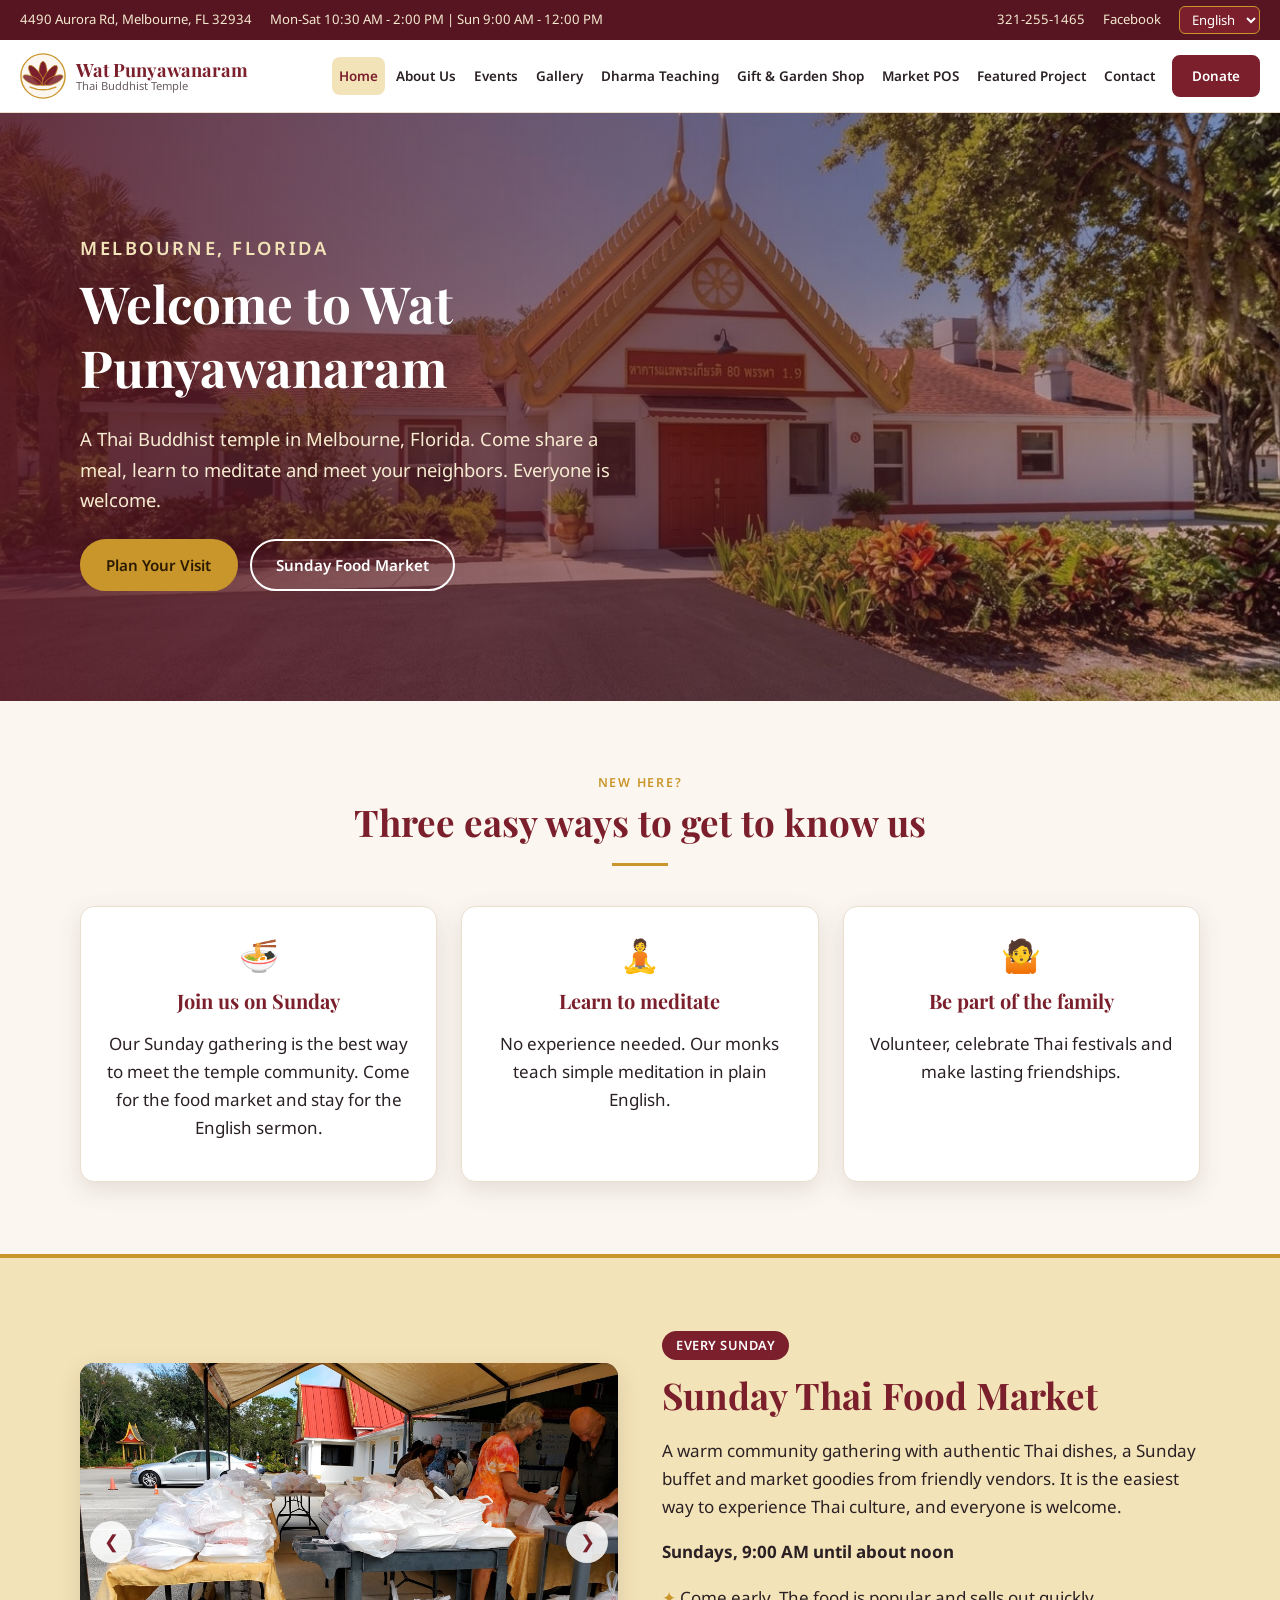
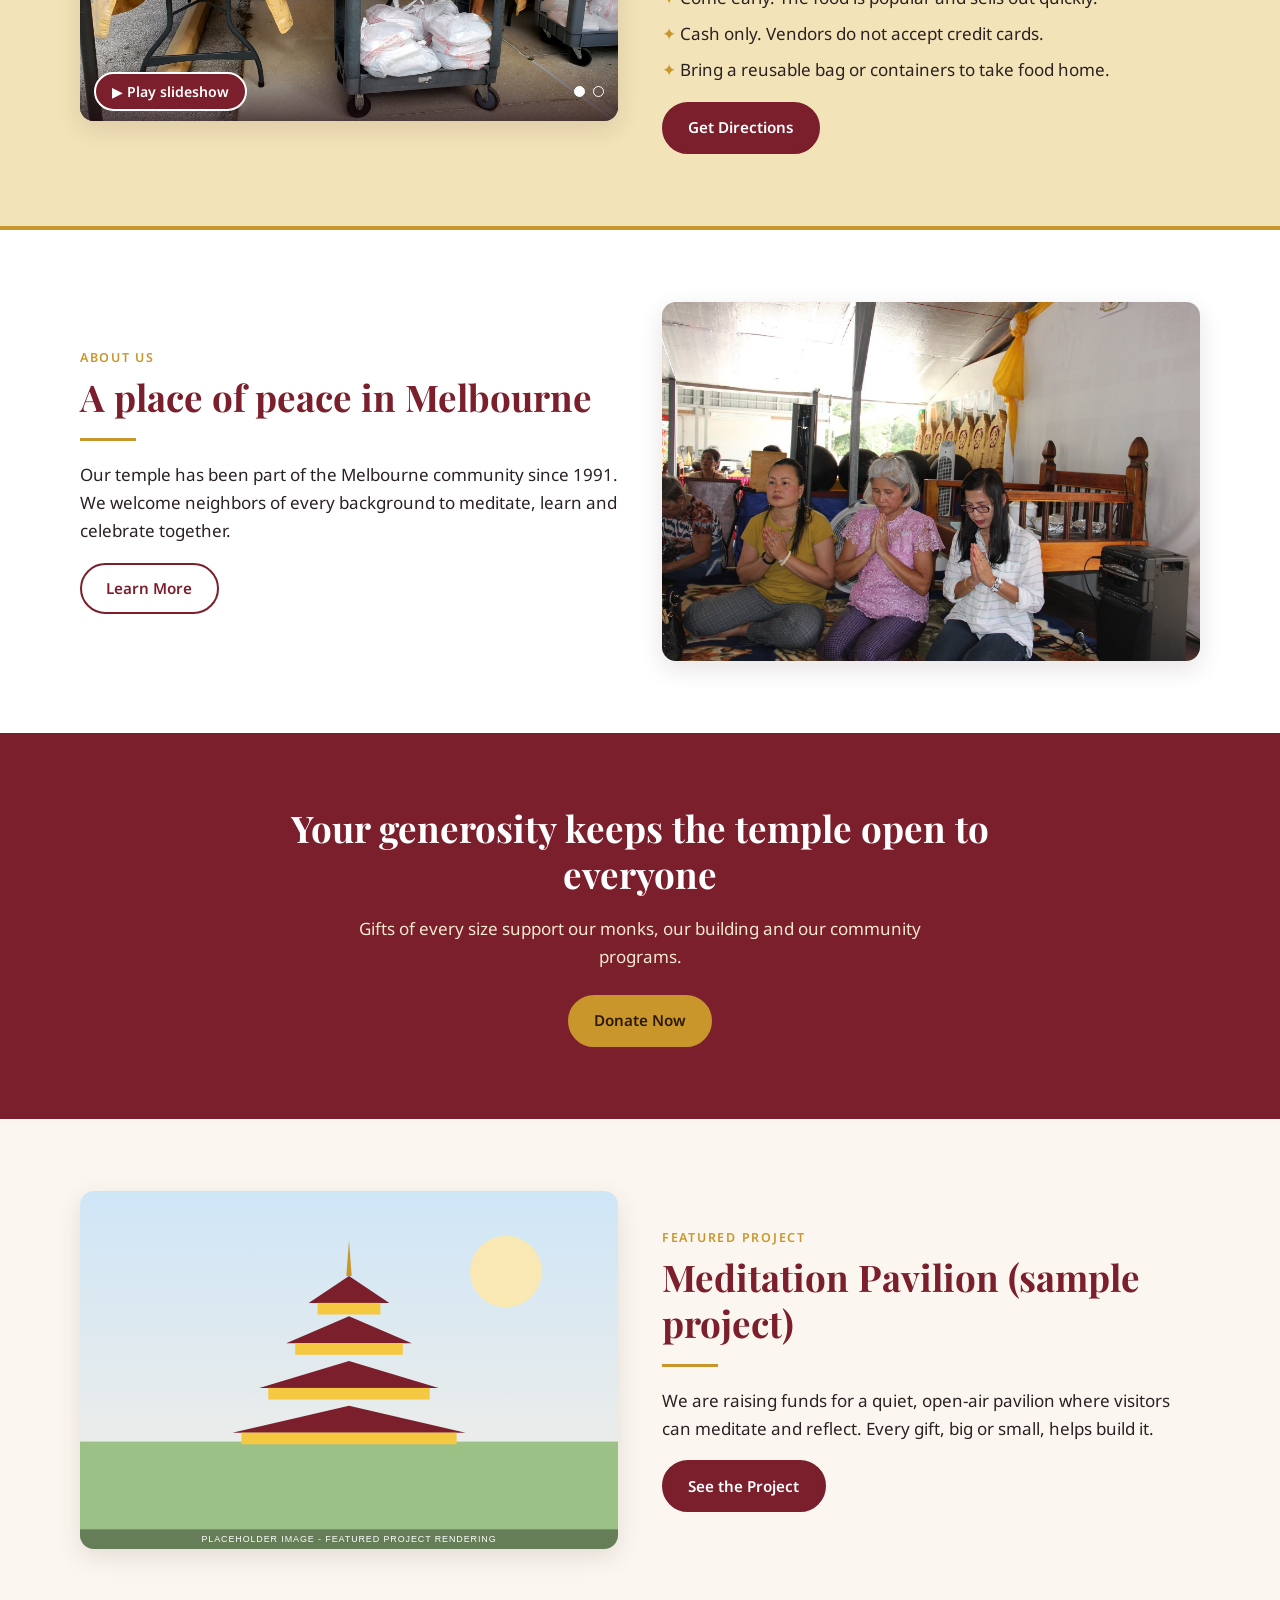
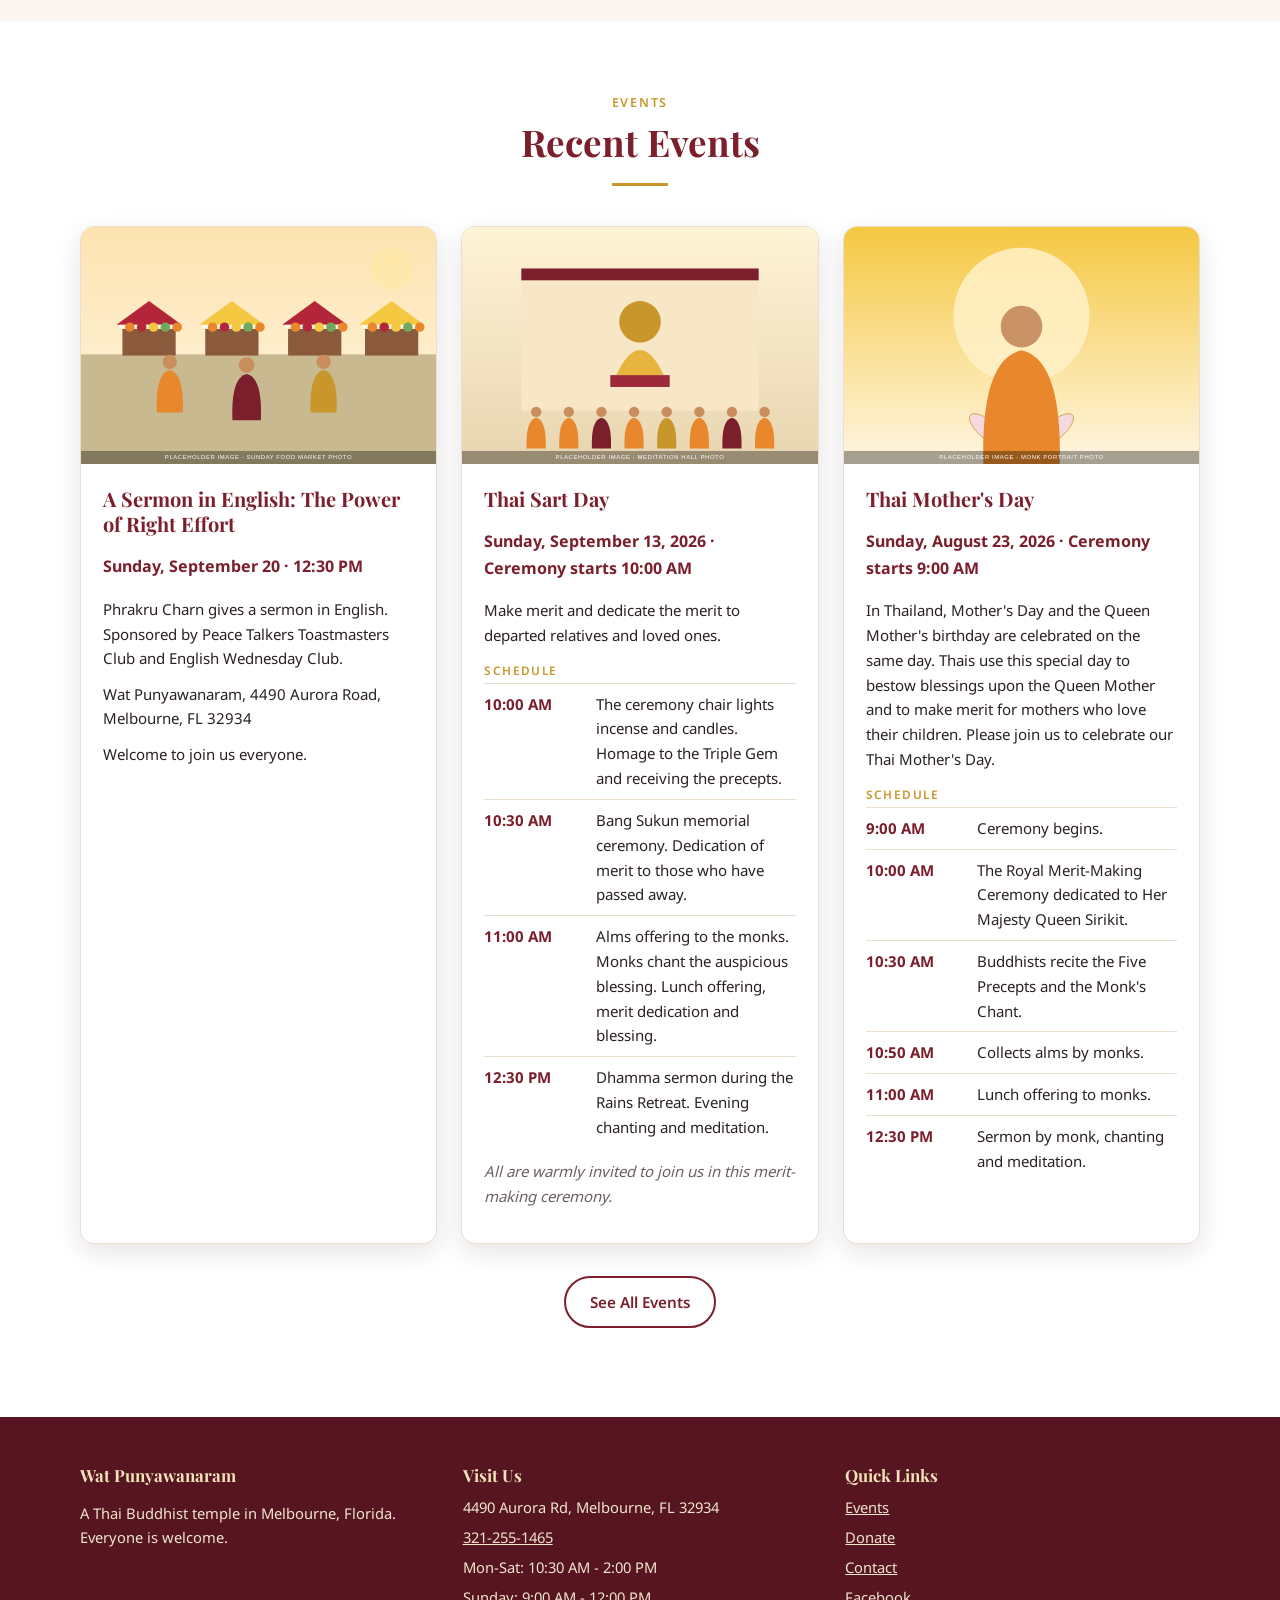
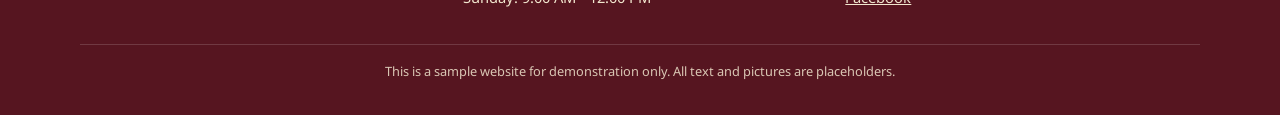
==== commit 372714f9: "Thai version of Market POS page; add Market POS to menu; make menu fit Co-Authored-By: Claude Sonnet" ====
--- a/index.html
+++ b/index.html
@@ -9,8 +9,8 @@
 <link rel="preconnect" href="https://fonts.googleapis.com">
 <link rel="preconnect" href="https://fonts.gstatic.com" crossorigin>
 <link href="https://fonts.googleapis.com/css2?family=Noto+Sans+Thai:wght@400;600&family=Noto+Sans:wght@400;600&family=Noto+Serif+Thai:wght@600;700&family=Playfair+Display:wght@600;700&display=swap" rel="stylesheet">
-<link rel="stylesheet" href="css/base.css?v=4">
-<link rel="stylesheet" href="css/pages.css?v=4">
+<link rel="stylesheet" href="css/base.css?v=6">
+<link rel="stylesheet" href="css/pages.css?v=6">
 </head>
 <body>
 <div id="site-header"></div>
@@ -106,10 +106,10 @@
 </div></section>
 </main>
 <div id="site-footer"></div>
-<script src="js/lang-en.js?v=4"></script>
-<script src="js/lang-th.js?v=4"></script>
-<script src="js/layout.js?v=4"></script>
-<script src="js/main.js?v=4"></script>
-<script src="js/carousel.js?v=4"></script>
+<script src="js/lang-en.js?v=6"></script>
+<script src="js/lang-th.js?v=6"></script>
+<script src="js/layout.js?v=6"></script>
+<script src="js/main.js?v=6"></script>
+<script src="js/carousel.js?v=6"></script>
 </body>
 </html>
--- a/css/base.css
+++ b/css/base.css
@@ -68,19 +68,20 @@
 
 /* Header and menu */
 .site-header { background: var(--white); position: sticky; top: 0; z-index: 50; border-bottom: 1px solid var(--line); }
+.topbar .container, .site-header .container { width: min(1240px, 100% - 32px); }
 .site-header .container { display: flex; align-items: center; justify-content: space-between; min-height: 72px; gap: 16px; }
 .brand { display: flex; align-items: center; gap: 10px; text-decoration: none; color: var(--maroon); }
 .brand img { width: 46px; height: 46px; }
-.brand span { font-family: "Playfair Display", "Noto Serif Thai", serif; font-weight: 700; font-size: 1.15rem; line-height: 1.1; }
+.brand span { white-space: nowrap; font-family: "Playfair Display", "Noto Serif Thai", serif; font-weight: 700; font-size: 1.15rem; line-height: 1.1; }
 .brand small { display: block; font-family: "Noto Sans", "Noto Sans Thai", sans-serif; font-weight: 400; font-size: 0.7rem; color: var(--muted); }
 .nav { display: flex; align-items: center; gap: 4px; }
-.nav a { text-decoration: none; color: var(--ink); font-size: 0.86rem; font-weight: 600; padding: 8px 9px; border-radius: 8px; white-space: nowrap; }
+.nav a { text-decoration: none; color: var(--ink); font-size: 0.84rem; font-weight: 600; padding: 8px 7px; border-radius: 8px; white-space: nowrap; }
 .nav a:hover, .nav a.active { color: var(--maroon); background: var(--gold-soft); }
 .nav a.btn { color: #fff; margin-left: 6px; padding: 8px 18px; background: var(--maroon); }
 .nav a.btn:hover { background: var(--maroon-dark); }
 .menu-btn { display: none; background: none; border: 1px solid var(--line); border-radius: 8px; padding: 8px 12px; font-size: 1.3rem; color: var(--maroon); cursor: pointer; }
 
-@media (max-width: 1180px) {
+@media (max-width: 1220px) {
   .menu-btn { display: block; }
   .nav {
     display: none; position: absolute; left: 0; right: 0; top: 100%; background: var(--white);
--- a/css/pages.css
+++ b/css/pages.css
@@ -107,3 +107,32 @@
 .sched-row { display: grid; grid-template-columns: 6.2rem 1fr; gap: 12px; padding: 8px 0; border-top: 1px solid var(--line); white-space: normal; }
 .sched-time { font-weight: 700; color: var(--maroon); white-space: nowrap; font-variant-numeric: tabular-nums; }
 :lang(th) .sched-label { letter-spacing: 0; font-size: 0.85rem; }
+
+/* Market POS (demo) */
+.pos-wrap { display: grid; grid-template-columns: 1fr 360px; gap: 28px; align-items: flex-start; }
+.pos-items { display: grid; grid-template-columns: repeat(auto-fill, minmax(200px, 1fr)); gap: 16px; }
+.pos-item { background: var(--white); border: 1px solid var(--line); border-radius: var(--radius); box-shadow: var(--shadow); padding: 18px; text-align: center; cursor: pointer; font-family: inherit; transition: transform 0.15s, box-shadow 0.15s; }
+.pos-item:hover { transform: translateY(-2px); box-shadow: 0 10px 28px rgba(60, 25, 30, 0.16); }
+.pos-item .emoji { font-size: 2.3rem; display: block; margin-bottom: 8px; }
+.pos-item .name { display: block; font-weight: 700; margin-bottom: 4px; }
+.pos-item .price { display: block; color: var(--maroon); font-weight: 700; }
+
+.pos-cart { background: var(--white); border: 1px solid var(--line); border-radius: var(--radius); box-shadow: var(--shadow); padding: 20px; position: sticky; top: 90px; }
+.pos-cart h3 { margin-top: 0; }
+.pos-cart-list { list-style: none; padding: 0; margin: 0 0 6px; }
+.pos-cart-list li { display: flex; justify-content: space-between; align-items: center; gap: 8px; padding: 8px 0; border-bottom: 1px solid var(--line); font-size: 0.92rem; }
+.pos-cart-list li button { width: 26px; height: 26px; border-radius: 50%; border: 1px solid var(--line); background: var(--cream); cursor: pointer; font-weight: 700; font-size: 0.95rem; line-height: 1; }
+.pos-empty { color: var(--muted); font-style: italic; padding: 10px 0; margin: 0 0 6px; }
+.pos-total { display: flex; justify-content: space-between; font-size: 1.2rem; font-weight: 700; color: var(--maroon); border-top: 2px solid var(--gold); padding-top: 12px; margin-top: 6px; }
+.pos-cart form label { display: block; font-weight: 600; margin: 14px 0 4px; font-size: 0.9rem; }
+.pos-cart form input { width: 100%; padding: 10px; border: 1px solid #d9cdb8; border-radius: 10px; font: inherit; }
+.pos-msg { color: #b3261e; font-size: 0.85rem; margin: 8px 0 0; display: none; }
+.pos-msg.show { display: block; }
+
+.pos-result { background: var(--gold-soft); border: 1px solid var(--gold); border-radius: var(--radius); padding: 22px; margin-top: 28px; }
+.pos-result h3 { margin-top: 0; }
+.pos-order-no { display: inline-block; background: var(--maroon); color: #fff; font-weight: 700; padding: 4px 14px; border-radius: 999px; font-size: 1.05rem; letter-spacing: 0.03em; }
+.pos-email-preview { background: #fff; border: 1px dashed var(--muted); border-radius: 10px; padding: 14px 16px; margin: 14px 0; font-size: 0.92rem; white-space: pre-wrap; }
+.pos-code { font-size: 2.2rem; font-weight: 800; letter-spacing: 0.15em; color: var(--maroon); background: #fff; border: 3px dashed var(--gold); border-radius: 14px; padding: 14px 20px; display: inline-block; margin: 10px 0; }
+
+@media (max-width: 800px) { .pos-wrap { grid-template-columns: 1fr; } .pos-cart { position: static; } }
